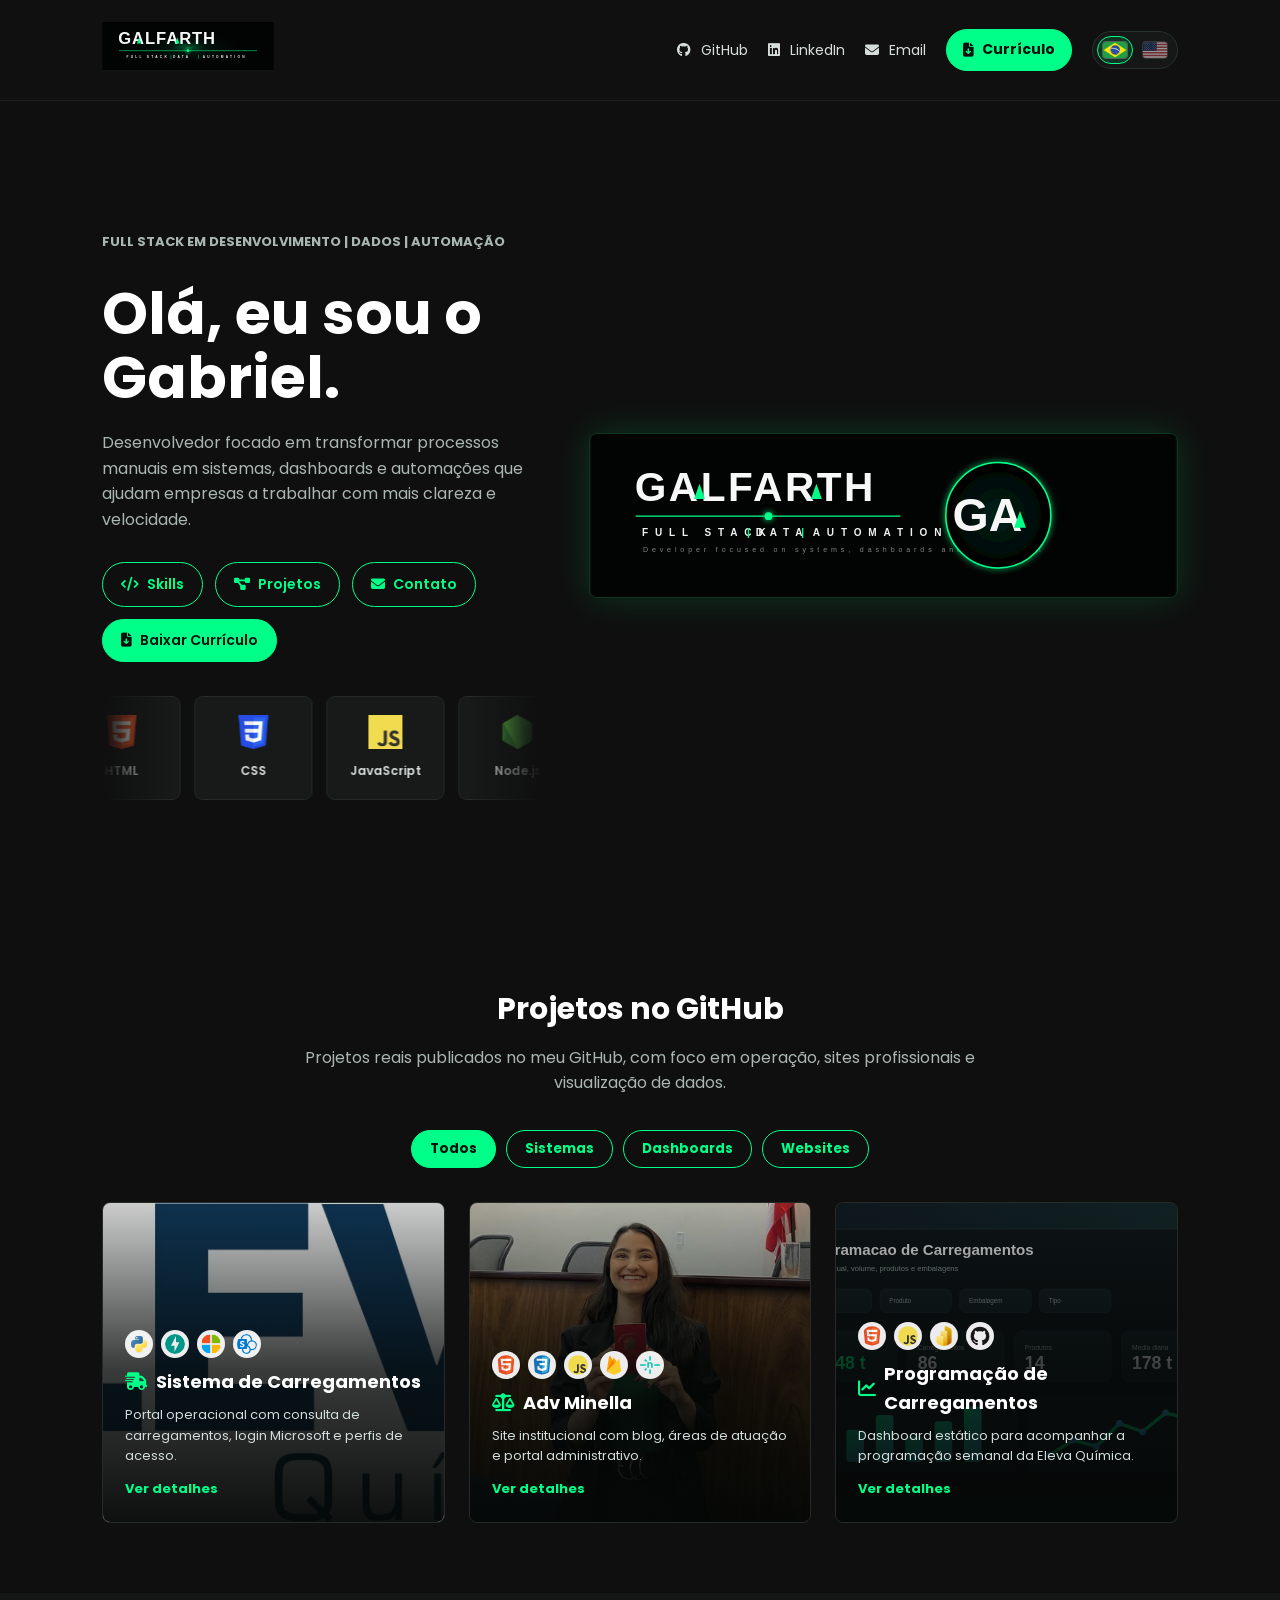
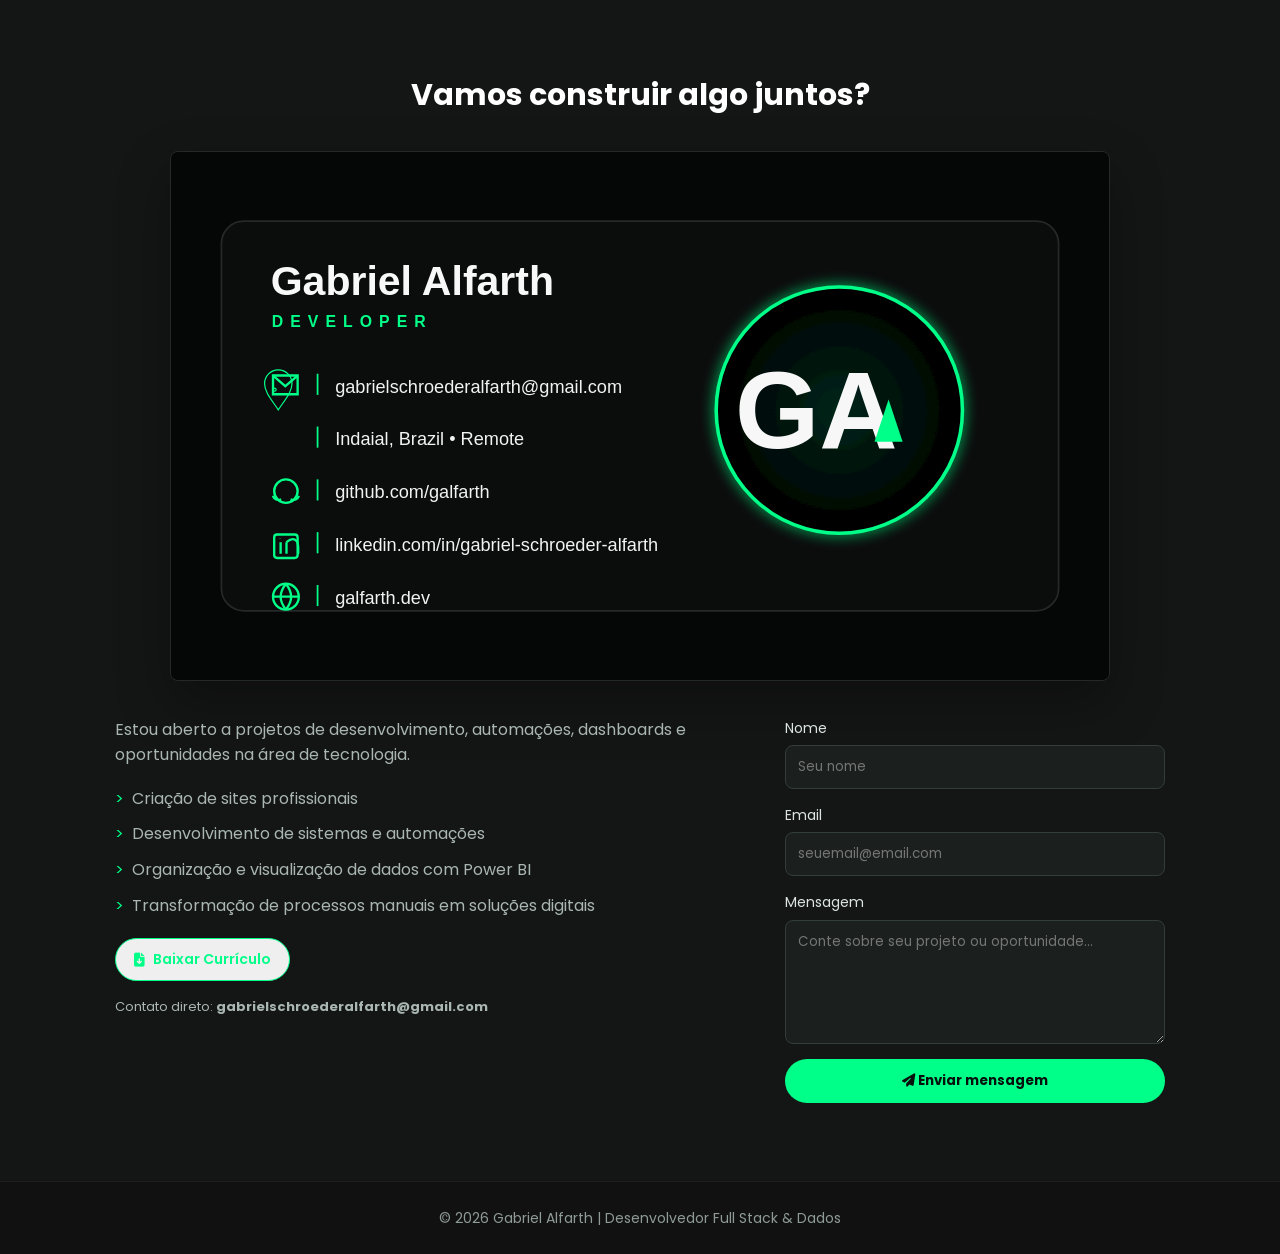
==== index.html @ 10c8cf68 "Aplica identidade visual Galfarth" ====
<!doctype html>
<html lang="pt-BR">
  <head>
    <meta charset="UTF-8" />
    <meta name="viewport" content="width=device-width, initial-scale=1.0" />
    <title>Gabriel Alfarth | Full Stack & Data Developer</title>
    <meta
      name="description"
      content="Portf&oacute;lio de Gabriel Alfarth: desenvolvimento full stack, dashboards, automa&ccedil;&otilde;es e projetos com dados."
    />
    <meta
      name="keywords"
      content="Gabriel Alfarth, desenvolvedor full stack, Power BI, FastAPI, JavaScript, Firebase, dashboards"
    />
    <meta name="author" content="Gabriel Schroeder Alfarth" />
    <meta name="robots" content="index, follow" />
    <meta property="og:title" content="Gabriel Alfarth | Full Stack & Data Developer" />
    <meta
      property="og:description"
      content="Sistemas, dashboards e sites com foco em opera&ccedil;&atilde;o, dados e efici&ecirc;ncia."
    />
    <meta property="og:image" content="images/brand-logo-wide.svg" />
    <meta property="og:type" content="website" />
    <link rel="icon" type="image/svg+xml" href="favicon.svg" />
    <link rel="preconnect" href="https://fonts.googleapis.com" />
    <link rel="preconnect" href="https://fonts.gstatic.com" crossorigin />
    <link
      href="https://fonts.googleapis.com/css2?family=Poppins:wght@300;400;600;700&display=swap"
      rel="stylesheet"
    />
    <link
      rel="stylesheet"
      href="https://cdnjs.cloudflare.com/ajax/libs/font-awesome/6.4.0/css/all.min.css"
    />
    <link rel="stylesheet" href="style.css" />
  </head>

  <body>
    <nav>
      <div class="left">
        <a href="#" class="brand-link" aria-label="Gabriel Alfarth">
          <img src="images/brand-logo-wide.svg" alt="Galfarth" />
        </a>
      </div>
      <div class="right">
        <a href="https://github.com/galfarth" target="_blank" rel="noopener">
          <i class="fa-brands fa-github"></i>
          <span>GitHub</span>
        </a>
        <a href="https://www.linkedin.com/in/gabriel-schroeder-alfarth" target="_blank" rel="noopener">
          <i class="fa-brands fa-linkedin"></i>
          <span>LinkedIn</span>
        </a>
        <a href="mailto:gabrielschroederalfarth@gmail.com">
          <i class="fa-solid fa-envelope"></i>
          <span>Email</span>
        </a>
        <div class="resume-menu">
          <button class="btn-curriculo-nav" type="button">
            <i class="fa-solid fa-file-arrow-down"></i>
            <span data-i18n="navResume">Curr&iacute;culo</span>
          </button>
          <div class="resume-options">
            <a href="Gabriel_Alfarth_CV_TI.pdf" download>
              <img class="flag" src="images/flag-br.svg" alt="" />
              <span>PT-BR</span>
            </a>
            <a href="Gabriel_Alfarth_CV_TI_EN.pdf" download>
              <img class="flag" src="images/flag-us.svg" alt="" />
              <span>EN</span>
            </a>
          </div>
        </div>
        <div class="language-toggle" aria-label="Mudar idioma">
          <button class="language-option active" type="button" data-lang="pt" aria-label="Portugu&ecirc;s">
            <img class="flag" src="images/flag-br.svg" alt="" />
          </button>
          <button class="language-option" type="button" data-lang="en" aria-label="English">
            <img class="flag" src="images/flag-us.svg" alt="" />
          </button>
        </div>
      </div>
    </nav>

    <main>
      <section class="hero-section">
        <div class="text">
          <p class="eyebrow" data-i18n="heroEyebrow">Full Stack em desenvolvimento | Dados | Automa&ccedil;&atilde;o</p>
          <h1 data-i18n="heroTitle">Ol&aacute;, eu sou o Gabriel.</h1>
          <p data-i18n="heroText">
            Desenvolvedor focado em transformar processos manuais em sistemas,
            dashboards e automa&ccedil;&otilde;es que ajudam empresas a trabalhar com mais
            clareza e velocidade.
          </p>
          <div class="links">
            <a href="#skills">
              <i class="fa-solid fa-code"></i>
              <span data-i18n="linkSkills">Skills</span>
            </a>
            <a href="#projects">
              <i class="fa-solid fa-diagram-project"></i>
              <span data-i18n="linkProjects">Projetos</span>
            </a>
            <a href="#contact">
              <i class="fa-solid fa-envelope"></i>
              <span data-i18n="linkContact">Contato</span>
            </a>
            <div class="resume-menu resume-menu-hero">
              <button class="btn-curriculo-hero" type="button">
                <i class="fa-solid fa-file-arrow-down"></i>
                <span data-i18n="downloadResume">Baixar Curr&iacute;culo</span>
              </button>
              <div class="resume-options">
                <a href="Gabriel_Alfarth_CV_TI.pdf" download>
                  <img class="flag" src="images/flag-br.svg" alt="" />
                  <span>PT-BR</span>
                </a>
                <a href="Gabriel_Alfarth_CV_TI_EN.pdf" download>
                  <img class="flag" src="images/flag-us.svg" alt="" />
                  <span>EN</span>
                </a>
              </div>
            </div>
          </div>

          <div class="hero-skills" id="skills" aria-label="Skills">
            <div class="skills-track" id="skillsTrack">
              <div class="cell"><img src="images/html-logo.webp" alt="HTML" /><span>HTML</span></div>
              <div class="cell"><img src="images/css-logo.webp" alt="CSS" /><span>CSS</span></div>
              <div class="cell"><img src="images/javascript-logo.webp" alt="JavaScript" /><span>JavaScript</span></div>
              <div class="cell"><img src="images/node-logo.webp" alt="Node.js" /><span>Node.js</span></div>
              <div class="cell"><img src="images/react-logo.webp" alt="React" /><span>React</span></div>
              <div class="cell"><img src="images/new_power_bi_logo.svg.png" alt="Power BI" /><span>Power BI</span></div>
              <div class="cell"><img src="images/postgresql_elephant.svg.png" alt="PostgreSQL" /><span>PostgreSQL</span></div>
            </div>
          </div>
        </div>
        <div class="brand-hero-art">
          <img src="images/brand-hero-lockup.svg" alt="Galfarth Full Stack Data Automation" />
        </div>
      </section>

      <section id="projects" class="projects-section">
        <h2 data-i18n="projectsTitle">Projetos no GitHub</h2>
        <p class="section-intro" data-i18n="projectsIntro">
          Projetos reais publicados no meu GitHub, com foco em opera&ccedil;&atilde;o, sites
          profissionais e visualiza&ccedil;&atilde;o de dados.
        </p>
        <div class="project-filters">
          <button class="filter-btn active" data-filter="all" data-i18n="filterAll">Todos</button>
          <button class="filter-btn" data-filter="system" data-i18n="filterSystems">Sistemas</button>
          <button class="filter-btn" data-filter="dashboard" data-i18n="filterDashboards">Dashboards</button>
          <button class="filter-btn" data-filter="website" data-i18n="filterWebsites">Websites</button>
        </div>
        <div class="projects-grid">
          <article class="project-card" data-category="system" data-project="sistemaCarregamentos">
            <img src="images/project-sistema-carregamentos.jpeg" alt="Sistema de Carregamentos" />
            <div class="project-overlay">
              <div class="project-tech-logos" aria-label="Tecnologias: Python, FastAPI, Microsoft e SharePoint">
                <img src="images/tech-python.svg" alt="Python" title="Python" />
                <img src="images/tech-fastapi.svg" alt="FastAPI" title="FastAPI" />
                <img src="images/tech-microsoft.svg" alt="Microsoft" title="Microsoft" />
                <img src="images/tech-sharepoint.svg" alt="SharePoint" title="SharePoint" />
              </div>
              <h3><i class="fa-solid fa-truck-fast"></i> <span data-i18n="projectLoadTitle">Sistema de Carregamentos</span></h3>
              <p data-i18n="projectLoadShort">Portal operacional com consulta de carregamentos, login Microsoft e perfis de acesso.</p>
              <div class="project-action" data-i18n="projectAction">Ver detalhes</div>
            </div>
          </article>

          <article class="project-card" data-category="website" data-project="advMinella">
            <img src="images/project-advminella.png" alt="Adv Minella" />
            <div class="project-overlay">
              <div class="project-tech-logos" aria-label="Tecnologias: HTML, CSS, JavaScript, Firebase e Netlify">
                <img src="images/tech-html5.svg" alt="HTML" title="HTML" />
                <img src="images/tech-css3.svg" alt="CSS" title="CSS" />
                <img src="images/tech-javascript.svg" alt="JavaScript" title="JavaScript" />
                <img src="images/tech-firebase.svg" alt="Firebase" title="Firebase" />
                <img src="images/tech-netlify.svg" alt="Netlify" title="Netlify" />
              </div>
              <h3><i class="fa-solid fa-scale-balanced"></i> <span data-i18n="projectLawTitle">Adv Minella</span></h3>
              <p data-i18n="projectLawShort">Site institucional com blog, &aacute;reas de atua&ccedil;&atilde;o e portal administrativo.</p>
              <div class="project-action" data-i18n="projectAction">Ver detalhes</div>
            </div>
          </article>

          <article class="project-card" data-category="dashboard" data-project="carregamentoSemanal">
            <img src="images/project-carregamento-semanal.svg" alt="Programa&ccedil;&atilde;o de Carregamentos" />
            <div class="project-overlay">
              <div class="project-tech-logos" aria-label="Tecnologias: HTML, JavaScript, Dashboard e GitHub Pages">
                <img src="images/tech-html5.svg" alt="HTML" title="HTML" />
                <img src="images/tech-javascript.svg" alt="JavaScript" title="JavaScript" />
                <img src="images/new_power_bi_logo.svg.png" alt="Dashboard" title="Dashboard" />
                <img src="images/tech-github.svg" alt="GitHub Pages" title="GitHub Pages" />
              </div>
              <h3><i class="fa-solid fa-chart-line"></i> <span data-i18n="projectWeeklyTitle">Programa&ccedil;&atilde;o de Carregamentos</span></h3>
              <p data-i18n="projectWeeklyShort">Dashboard est&aacute;tico para acompanhar a programa&ccedil;&atilde;o semanal da Eleva Qu&iacute;mica.</p>
              <div class="project-action" data-i18n="projectAction">Ver detalhes</div>
            </div>
          </article>
        </div>
      </section>

      <div class="project-modal" id="projectModal" aria-hidden="true">
        <div class="modal-container" role="dialog" aria-modal="true" aria-labelledby="modalTitle">
          <button class="modal-close" id="closeModal" type="button" aria-label="Fechar modal">&times;</button>
          <div class="modal-grid">
            <div class="modal-left">
              <img id="modalImage" src="images/project-carregamento-semanal.svg" alt="Projeto" />
            </div>
            <div class="modal-right">
              <h2 id="modalTitle"></h2>
              <div class="modal-tech-logos" id="modalTechLogos"></div>
              <p id="modalDescription"></p>
              <ul id="modalFeatures"></ul>
              <p class="modal-date" id="modalDate"></p>
              <div class="modal-buttons">
                <a id="modalProjectLink" href="#" class="btn" target="_blank" rel="noopener">
                  <i class="fa-solid fa-arrow-up-right-from-square"></i>
                  <span data-i18n="openProject">Abrir projeto</span>
                </a>
                <a id="modalRepoLink" href="#" class="btn" target="_blank" rel="noopener">
                  <i class="fa-brands fa-github"></i>
                  <span data-i18n="openRepo">Abrir reposit&oacute;rio</span>
                </a>
              </div>
            </div>
          </div>
        </div>
      </div>

      <section id="contact" class="contact-section">
        <h2 data-i18n="contactTitle">Vamos construir algo juntos?</h2>
        <div class="contact-brand-art">
          <img src="images/brand-contact-card.svg" alt="Cart&atilde;o de contato Gabriel Alfarth" />
        </div>
        <div class="contact-group">
          <div class="text">
            <p data-i18n="contactText">
              Estou aberto a projetos de desenvolvimento, automa&ccedil;&otilde;es,
              dashboards e oportunidades na &aacute;rea de tecnologia.
            </p>
            <ul>
              <li data-i18n="contactItem1">Cria&ccedil;&atilde;o de sites profissionais</li>
              <li data-i18n="contactItem2">Desenvolvimento de sistemas e automa&ccedil;&otilde;es</li>
              <li data-i18n="contactItem3">Organiza&ccedil;&atilde;o e visualiza&ccedil;&atilde;o de dados com Power BI</li>
              <li data-i18n="contactItem4">Transforma&ccedil;&atilde;o de processos manuais em solu&ccedil;&otilde;es digitais</li>
            </ul>
            <div class="resume-menu resume-menu-contact">
              <button class="btn-curriculo-contato" type="button">
                <i class="fa-solid fa-file-arrow-down"></i>
                <span data-i18n="downloadResume">Baixar Curr&iacute;culo</span>
              </button>
              <div class="resume-options">
                <a href="Gabriel_Alfarth_CV_TI.pdf" download>
                  <img class="flag" src="images/flag-br.svg" alt="" />
                  <span>PT-BR</span>
                </a>
                <a href="Gabriel_Alfarth_CV_TI_EN.pdf" download>
                  <img class="flag" src="images/flag-us.svg" alt="" />
                  <span>EN</span>
                </a>
              </div>
            </div>
            <p class="contact-note">
              <span data-i18n="directContact">Contato direto:</span>
              <strong>gabrielschroederalfarth@gmail.com</strong>
            </p>
          </div>

          <form action="https://formspree.io/f/mgonrkdq" method="POST" id="contactForm">
            <input type="hidden" name="_subject" value="Novo contato pelo portf&oacute;lio!" />
            <input type="hidden" name="_next" value="#contact" />

            <label for="nome" data-i18n="formName">Nome</label>
            <input type="text" id="nome" name="nome" data-i18n-placeholder="formNamePlaceholder" placeholder="Seu nome" required />

            <label for="email">Email</label>
            <input type="email" id="email" name="email" placeholder="seuemail@email.com" required />

            <label for="mensagem" data-i18n="formMessage">Mensagem</label>
            <textarea
              id="mensagem"
              name="mensagem"
              rows="5"
              data-i18n-placeholder="formMessagePlaceholder"
              placeholder="Conte sobre seu projeto ou oportunidade..."
              required
            ></textarea>

            <button type="submit">
              <i class="fa-solid fa-paper-plane"></i>
              <span data-i18n="formSubmit">Enviar mensagem</span>
            </button>
          </form>
        </div>
      </section>
    </main>

    <footer>
      <span data-i18n="footer">&copy; 2026 Gabriel Alfarth | Desenvolvedor Full Stack & Dados</span>
    </footer>

    <script src="script.js"></script>
  </body>
</html>
---- style.css ----
:root {
  --bg: #0f0f0f;
  --surface: #151817;
  --surface-2: #1d2321;
  --line: #28312e;
  --text: #ffffff;
  --muted: #a9b6b1;
  --accent: #00ff88;
  --accent-2: #49c6ff;
}

* {
  margin: 0;
  padding: 0;
  box-sizing: border-box;
}

html {
  scroll-behavior: smooth;
}

body {
  font-family: "Poppins", sans-serif;
  background-color: var(--bg);
  color: var(--text);
  line-height: 1.6;
  overflow-x: hidden;
}

nav {
  display: flex;
  justify-content: space-between;
  align-items: center;
  gap: 24px;
  padding: 22px 8%;
  background-color: rgba(17, 17, 17, 0.96);
  border-bottom: 1px solid #1f1f1f;
  position: sticky;
  top: 0;
  z-index: 1000;
  backdrop-filter: blur(14px);
}

nav .left a {
  text-decoration: none;
}

.brand-link {
  display: inline-flex;
  align-items: center;
  width: 172px;
  height: 48px;
}

.brand-link img {
  width: 100%;
  height: 100%;
  object-fit: contain;
  object-position: left center;
  display: block;
}

nav .right {
  display: flex;
  align-items: center;
  justify-content: flex-end;
  flex-wrap: wrap;
  gap: 12px 20px;
}

nav .right a {
  text-decoration: none;
  color: #d6dedb;
  font-size: 14px;
  transition: color 0.25s ease;
}

nav .right a i {
  margin-right: 6px;
}

nav .right a:hover {
  color: var(--accent);
}

.resume-menu {
  position: relative;
  display: inline-flex;
}

.resume-menu:hover .resume-options,
.resume-menu:focus-within .resume-options {
  opacity: 1;
  visibility: visible;
  transform: translateY(0);
}

.resume-options {
  position: absolute;
  right: 0;
  top: calc(100% + 8px);
  min-width: 150px;
  padding: 8px;
  border: 1px solid var(--line);
  border-radius: 8px;
  background: #111514;
  box-shadow: 0 16px 34px rgba(0, 0, 0, 0.35);
  opacity: 0;
  visibility: hidden;
  transform: translateY(6px);
  transition: opacity 0.2s ease, transform 0.2s ease, visibility 0.2s ease;
  z-index: 1200;
}

.resume-options a {
  width: 100%;
  min-height: 38px;
  padding: 8px 10px;
  display: flex;
  align-items: center;
  gap: 9px;
  border-radius: 6px;
  color: #dce5e2;
  font-weight: 700;
}

.resume-options a:hover {
  background: rgba(0, 255, 136, 0.12);
  color: var(--accent);
}

.resume-menu-hero .resume-options,
.resume-menu-contact .resume-options {
  left: 0;
  right: auto;
}

.language-toggle {
  min-width: 86px;
  height: 38px;
  display: inline-flex;
  align-items: center;
  justify-content: center;
  gap: 4px;
  padding: 4px;
  border: 1px solid var(--line);
  border-radius: 999px;
  background: var(--surface);
}

.language-option {
  width: 36px;
  height: 28px;
  display: inline-flex;
  align-items: center;
  justify-content: center;
  border: 1px solid transparent;
  border-radius: 999px;
  background: transparent;
  cursor: pointer;
  opacity: 0.55;
  transition: opacity 0.2s ease, background-color 0.2s ease, border-color 0.2s ease;
}

.language-option:hover,
.language-option.active {
  opacity: 1;
  background: rgba(0, 255, 136, 0.12);
  border-color: var(--accent);
}

.flag {
  width: 24px;
  height: 16px;
  display: inline-block;
  border-radius: 3px;
  object-fit: cover;
  box-shadow: 0 0 0 1px rgba(255, 255, 255, 0.24);
}

.hero-section {
  display: flex;
  justify-content: space-between;
  align-items: center;
  gap: 48px;
  padding: 58px 8% 42px;
  min-height: calc(100vh - 86px);
}

.hero-section .text {
  flex: 1;
  min-width: 300px;
}

.eyebrow {
  color: var(--accent);
  font-size: 13px;
  font-weight: 700;
  text-transform: uppercase;
  letter-spacing: 0;
  margin-bottom: 14px;
}

.hero-section h1 {
  font-size: clamp(34px, 5vw, 58px);
  line-height: 1.1;
  margin-bottom: 20px;
}

.hero-section p {
  color: var(--muted);
  max-width: 610px;
  margin-bottom: 30px;
}

.links {
  display: flex;
  flex-wrap: wrap;
  gap: 12px;
}

.hero-skills {
  width: min(620px, 100%);
  margin-top: 34px;
  overflow: hidden;
  position: relative;
}

.hero-skills::before,
.hero-skills::after {
  content: "";
  position: absolute;
  top: 0;
  width: 70px;
  height: 100%;
  z-index: 2;
  pointer-events: none;
}

.hero-skills::before {
  left: 0;
  background: linear-gradient(to right, var(--bg), transparent);
}

.hero-skills::after {
  right: 0;
  background: linear-gradient(to left, var(--bg), transparent);
}

.links a,
.btn-curriculo-nav,
.btn-curriculo-hero,
.btn-curriculo-contato,
.btn {
  display: inline-flex;
  align-items: center;
  justify-content: center;
  gap: 8px;
  min-height: 42px;
  padding: 10px 18px;
  border-radius: 999px;
  text-decoration: none;
  color: var(--accent);
  border: 1px solid var(--accent);
  transition: background-color 0.25s ease, color 0.25s ease, border-color 0.25s ease;
  font-size: 14px;
  font-weight: 600;
}

.links a:hover,
.btn-curriculo-contato:hover,
.btn:hover {
  background-color: var(--accent);
  color: #06110d;
}

.btn-curriculo-nav,
.btn-curriculo-hero {
  background-color: var(--accent);
  color: #06110d !important;
  border-color: var(--accent);
}

.btn-curriculo-nav {
  padding: 8px 16px;
  font-weight: 700;
  font-family: inherit;
  cursor: pointer;
}

.btn-curriculo-hero,
.btn-curriculo-contato {
  font-family: inherit;
  cursor: pointer;
}

.btn-curriculo-hero:hover,
.btn-curriculo-nav:hover {
  background-color: #00cc6a;
  border-color: #00cc6a;
  color: #06110d !important;
}

.brand-hero-art {
  flex: 0 0 auto;
  width: min(600px, 46vw);
}

.brand-hero-art img {
  width: 100%;
  aspect-ratio: 2560 / 720;
  object-fit: cover;
  border-radius: 8px;
  border: 1px solid rgba(0, 255, 136, 0.16);
  box-shadow: 0 0 38px rgba(0, 255, 136, 0.16);
  display: block;
}

.skills-track {
  display: flex;
  gap: 14px;
  will-change: transform;
}

.cell {
  min-width: 118px;
  height: 104px;
  flex-shrink: 0;
  background-color: #171a19;
  border-radius: 8px;
  border: 1px solid #242b28;
  display: flex;
  flex-direction: column;
  align-items: center;
  justify-content: center;
  text-align: center;
  transition: transform 0.25s ease, border-color 0.25s ease, box-shadow 0.25s ease;
}

.cell:hover {
  transform: translateY(-4px);
  border-color: var(--accent);
  box-shadow: 0 10px 28px rgba(0, 255, 136, 0.16);
}

.cell img {
  width: 34px;
  height: 34px;
  object-fit: contain;
  margin-bottom: 12px;
}

.cell span {
  font-size: 12px;
  color: #d8dfdc;
  font-weight: 600;
}

.projects-section {
  padding: 70px 8%;
}

.projects-section h2,
.contact-section h2 {
  text-align: center;
  font-size: 30px;
  margin-bottom: 12px;
}

.section-intro {
  max-width: 720px;
  margin: 0 auto 34px;
  color: var(--muted);
  text-align: center;
}

.project-filters {
  display: flex;
  justify-content: center;
  flex-wrap: wrap;
  gap: 10px;
  margin-bottom: 34px;
}

.filter-btn {
  min-height: 38px;
  padding: 8px 18px;
  border-radius: 999px;
  border: 1px solid var(--accent);
  background: transparent;
  color: var(--accent);
  cursor: pointer;
  transition: background-color 0.25s ease, color 0.25s ease;
  font-family: inherit;
  font-weight: 700;
}

.filter-btn:hover,
.filter-btn.active {
  background-color: var(--accent);
  color: #06110d;
}

.projects-grid {
  display: grid;
  grid-template-columns: repeat(auto-fit, minmax(280px, 1fr));
  gap: 24px;
}

.project-card {
  min-height: 300px;
  border-radius: 8px;
  border: 1px solid #242b28;
  position: relative;
  overflow: hidden;
  cursor: pointer;
  background: #151817;
  transition: transform 0.25s ease, border-color 0.25s ease;
}

.project-card.hidden {
  display: none;
}

.project-card > img {
  width: 100%;
  height: 100%;
  min-height: 300px;
  object-fit: cover;
  display: block;
  transition: transform 0.35s ease;
}

.project-card:hover {
  transform: translateY(-5px);
  border-color: var(--accent);
}

.project-card:hover > img {
  transform: scale(1.04);
}

.project-overlay {
  position: absolute;
  inset: 0;
  background: linear-gradient(
    to top,
    rgba(4, 7, 6, 0.96) 0%,
    rgba(4, 7, 6, 0.78) 48%,
    rgba(4, 7, 6, 0.18) 100%
  );
  padding: 22px;
  display: flex;
  flex-direction: column;
  justify-content: flex-end;
}

.project-tech-logos {
  width: fit-content;
  margin-bottom: 10px;
  display: flex;
  align-items: center;
  gap: 8px;
}

.project-tech-logos img {
  width: 28px;
  height: 28px;
  display: block;
  border-radius: 50%;
  background: rgba(255, 255, 255, 0.92);
  object-fit: contain;
  padding: 4px;
}

.project-overlay h3 {
  font-size: 18px;
  font-weight: 700;
  margin-bottom: 8px;
  display: flex;
  align-items: center;
  gap: 8px;
}

.project-overlay h3 i {
  color: var(--accent);
}

.project-overlay p {
  color: #d2dcda;
  font-size: 13px;
  margin-bottom: 12px;
}

.project-action {
  color: var(--accent);
  font-size: 13px;
  font-weight: 700;
}

.project-modal {
  display: none;
  position: fixed;
  inset: 0;
  background-color: rgba(0, 0, 0, 0.82);
  z-index: 2000;
  align-items: center;
  justify-content: center;
  padding: 20px;
  backdrop-filter: blur(6px);
}

.project-modal.active {
  display: flex;
}

.modal-container {
  background-color: var(--surface);
  border: 1px solid var(--line);
  border-radius: 8px;
  width: 100%;
  max-width: 920px;
  max-height: 90vh;
  overflow: hidden;
  position: relative;
}

.modal-close {
  position: absolute;
  top: 14px;
  right: 14px;
  background: #101312;
  border: 1px solid #333d39;
  border-radius: 50%;
  width: 36px;
  height: 36px;
  display: flex;
  align-items: center;
  justify-content: center;
  color: #d9e2df;
  font-size: 20px;
  cursor: pointer;
  z-index: 10;
  transition: background-color 0.25s ease, color 0.25s ease;
}

.modal-close:hover {
  background: var(--accent);
  color: #06110d;
}

.modal-grid {
  display: grid;
  grid-template-columns: 1fr 1fr;
}

.modal-left img {
  width: 100%;
  height: 100%;
  min-height: 420px;
  object-fit: cover;
  display: block;
  background: #0f0f0f;
}

.modal-right {
  padding: 34px 28px;
  overflow-y: auto;
  max-height: 90vh;
}

.modal-right h2 {
  font-size: 24px;
  line-height: 1.2;
  margin-bottom: 14px;
}

.modal-tech-logos {
  display: flex;
  flex-wrap: wrap;
  gap: 8px;
  margin-bottom: 16px;
}

.tech-logo-item {
  min-height: 30px;
  display: inline-flex;
  align-items: center;
  gap: 7px;
  padding: 6px 10px;
  border: 1px solid #303b37;
  border-radius: 999px;
  color: #dce5e2;
  background: rgba(255, 255, 255, 0.035);
  font-size: 12px;
  font-weight: 700;
}

.tech-logo-item img {
  width: 17px;
  height: 17px;
  object-fit: contain;
}

.modal-right p {
  color: var(--muted);
  font-size: 14px;
  margin-bottom: 16px;
}

.modal-right ul {
  list-style: none;
  margin-bottom: 16px;
  display: flex;
  flex-direction: column;
  gap: 8px;
}

.modal-right ul li {
  font-size: 13px;
  color: #d2dcda;
  padding-left: 16px;
  position: relative;
}

.modal-right ul li::before {
  content: ">";
  position: absolute;
  left: 0;
  color: var(--accent);
}

.modal-date {
  color: var(--accent) !important;
  font-size: 12px !important;
  font-weight: 700;
  text-transform: uppercase;
}

.modal-buttons {
  display: flex;
  flex-wrap: wrap;
  gap: 10px;
  margin-top: 18px;
}

.contact-section {
  padding: 78px 8%;
  background-color: #141615;
}

.contact-brand-art {
  max-width: 940px;
  margin: 32px auto 0;
}

.contact-brand-art img {
  width: 100%;
  display: block;
  border-radius: 8px;
  border: 1px solid rgba(255, 255, 255, 0.08);
  box-shadow: 0 22px 54px rgba(0, 0, 0, 0.32);
}

.contact-group {
  display: grid;
  grid-template-columns: minmax(280px, 1fr) minmax(280px, 380px);
  gap: 48px;
  max-width: 1050px;
  margin: 36px auto 0;
}

.contact-group .text {
  color: var(--muted);
}

.contact-group .text ul {
  margin: 18px 0 20px;
  list-style: none;
  display: flex;
  flex-direction: column;
  gap: 10px;
}

.contact-group .text li::before {
  content: ">";
  color: var(--accent);
  margin-right: 8px;
}

form {
  display: flex;
  flex-direction: column;
}

form label {
  font-size: 14px;
  margin-bottom: 6px;
  color: #dce5e2;
}

form input,
form textarea {
  padding: 11px 12px;
  margin-bottom: 15px;
  border-radius: 8px;
  border: 1px solid #333d39;
  background-color: #1b201e;
  color: #fff;
  font-family: inherit;
}

form input:focus,
form textarea:focus {
  outline: none;
  border-color: var(--accent);
}

form button {
  min-height: 44px;
  padding: 12px;
  border: none;
  border-radius: 999px;
  background-color: var(--accent);
  color: #06110d;
  font-weight: 700;
  font-family: inherit;
  cursor: pointer;
  transition: background-color 0.25s ease;
}

form button:hover {
  background-color: #00cc6a;
}

.contact-note {
  margin-top: 16px;
  color: var(--muted);
  font-size: 13px;
}

footer {
  text-align: center;
  padding: 25px 8%;
  background-color: #111;
  border-top: 1px solid #1f1f1f;
  font-size: 14px;
  color: #8e9b97;
}

@media (max-width: 900px) {
  nav {
    align-items: flex-start;
    flex-direction: column;
  }

  nav .right {
    justify-content: flex-start;
  }

  .hero-section {
    flex-direction: column;
    text-align: center;
    min-height: auto;
    padding-top: 52px;
  }

  .hero-section .text {
    width: 100%;
    min-width: 0;
    max-width: 100%;
  }

  .brand-hero-art {
    width: min(760px, 100%);
  }

  .hero-section p,
  .links,
  .hero-skills {
    margin-left: auto;
    margin-right: auto;
    justify-content: center;
  }

  .contact-group {
    grid-template-columns: 1fr;
  }
}

@media (max-width: 700px) {
  nav {
    padding: 18px 5%;
  }

  nav .right {
    gap: 10px 14px;
  }

  .brand-link {
    width: 142px;
    height: 40px;
  }

  nav .right > a span {
    display: none;
  }

  .hero-section,
  .projects-section,
  .contact-section {
    padding-left: 5%;
    padding-right: 5%;
  }

  .links a,
  .resume-menu-hero,
  .resume-menu-hero button {
    width: 100%;
  }

  .links {
    width: 100%;
    flex-direction: column;
  }

  .hero-skills {
    width: 100%;
    max-width: 100%;
    margin-top: 28px;
  }

  .modal-grid {
    grid-template-columns: 1fr;
  }

  .modal-left img {
    min-height: 210px;
    max-height: 240px;
  }

  .modal-right {
    padding: 26px 20px;
  }
}
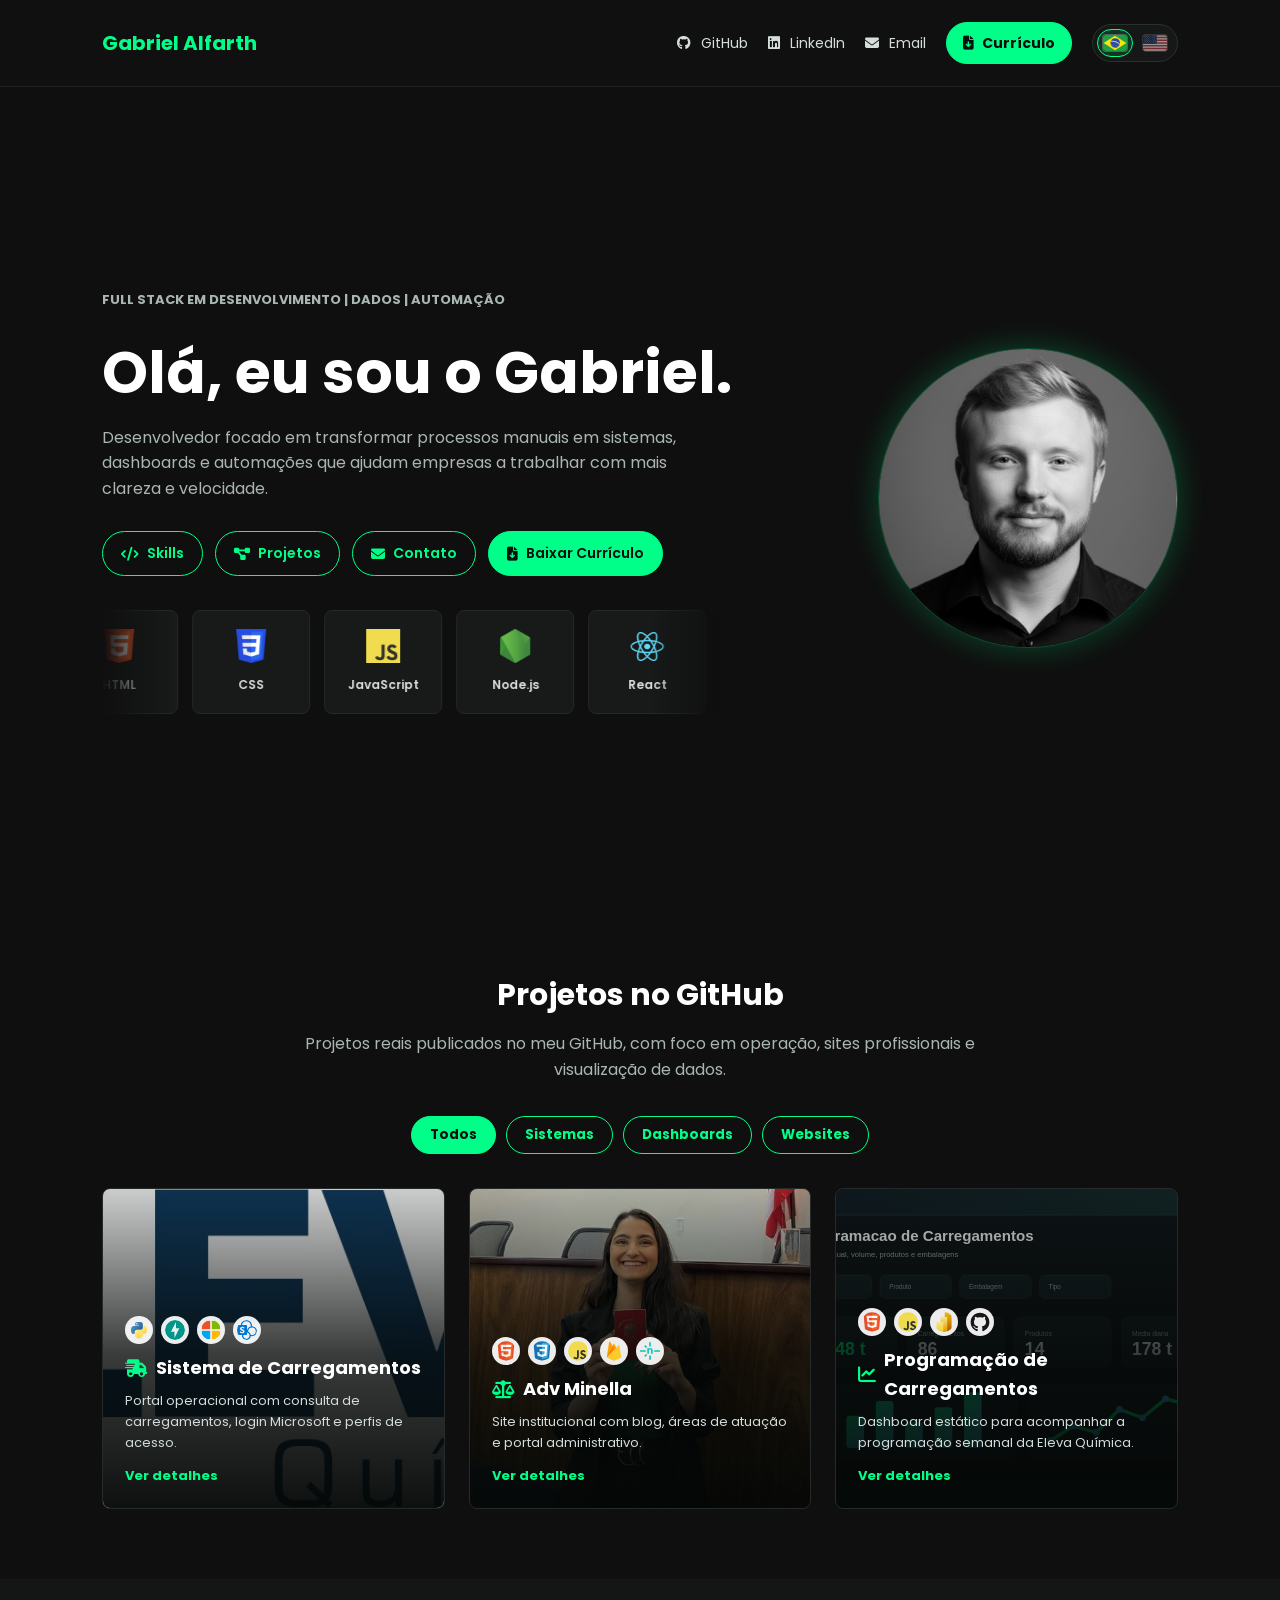
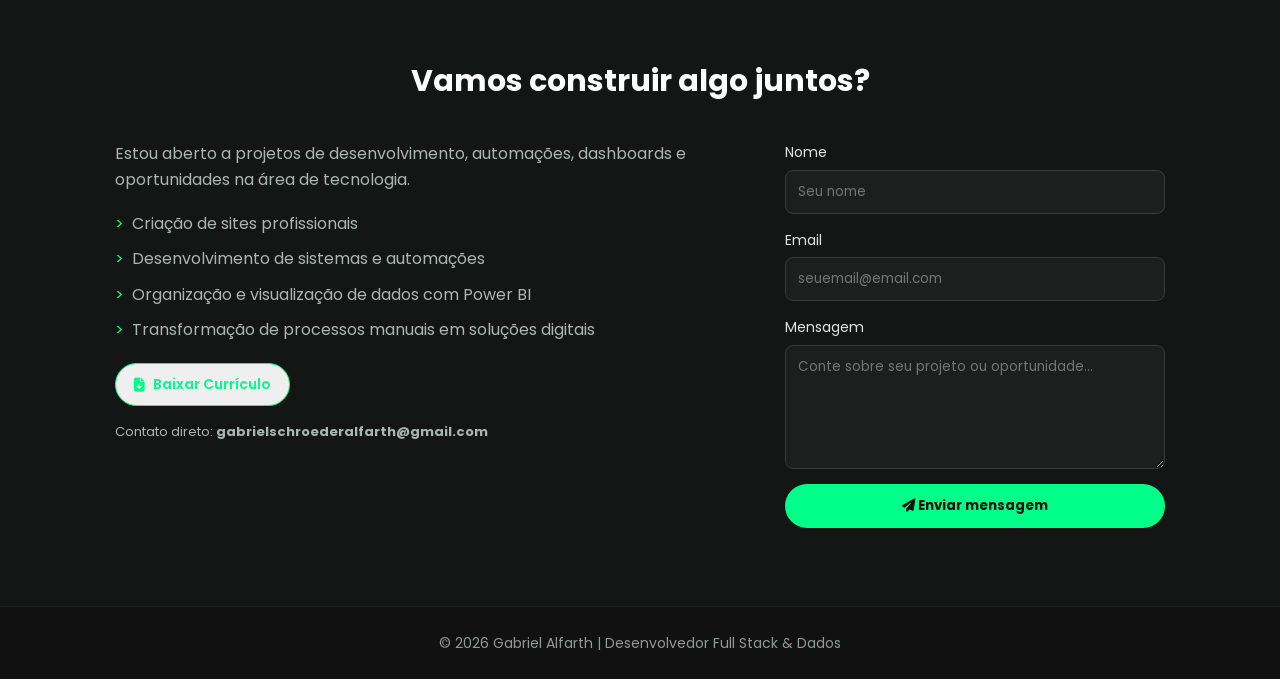
==== commit ed5fbd02: "Mantem identidade apenas no favicon" ====
--- a/index.html
+++ b/index.html
@@ -19,7 +19,7 @@
       property="og:description"
       content="Sistemas, dashboards e sites com foco em opera&ccedil;&atilde;o, dados e efici&ecirc;ncia."
     />
-    <meta property="og:image" content="images/brand-logo-wide.svg" />
+    <meta property="og:image" content="images/eulinkedin.jpg" />
     <meta property="og:type" content="website" />
     <link rel="icon" type="image/svg+xml" href="favicon.svg" />
     <link rel="preconnect" href="https://fonts.googleapis.com" />
@@ -38,9 +38,7 @@
   <body>
     <nav>
       <div class="left">
-        <a href="#" class="brand-link" aria-label="Gabriel Alfarth">
-          <img src="images/brand-logo-wide.svg" alt="Galfarth" />
-        </a>
+        <a href="#" data-i18n="brand">Gabriel Alfarth</a>
       </div>
       <div class="right">
         <a href="https://github.com/galfarth" target="_blank" rel="noopener">
@@ -135,8 +133,8 @@
             </div>
           </div>
         </div>
-        <div class="brand-hero-art">
-          <img src="images/brand-hero-lockup.svg" alt="Galfarth Full Stack Data Automation" />
+        <div class="headshot">
+          <img src="images/eulinkedin.jpg" alt="Gabriel Alfarth" />
         </div>
       </section>
 
@@ -231,9 +229,6 @@
 
       <section id="contact" class="contact-section">
         <h2 data-i18n="contactTitle">Vamos construir algo juntos?</h2>
-        <div class="contact-brand-art">
-          <img src="images/brand-contact-card.svg" alt="Cart&atilde;o de contato Gabriel Alfarth" />
-        </div>
         <div class="contact-group">
           <div class="text">
             <p data-i18n="contactText">
--- a/style.css
+++ b/style.css
@@ -42,22 +42,10 @@
 }
 
 nav .left a {
+  font-size: 20px;
+  font-weight: 700;
+  color: var(--accent);
   text-decoration: none;
-}
-
-.brand-link {
-  display: inline-flex;
-  align-items: center;
-  width: 172px;
-  height: 48px;
-}
-
-.brand-link img {
-  width: 100%;
-  height: 100%;
-  object-fit: contain;
-  object-position: left center;
-  display: block;
 }
 
 nav .right {
@@ -301,19 +289,17 @@
   color: #06110d !important;
 }
 
-.brand-hero-art {
+.headshot {
   flex: 0 0 auto;
-  width: min(600px, 46vw);
-}
-
-.brand-hero-art img {
-  width: 100%;
-  aspect-ratio: 2560 / 720;
+}
+
+.headshot img {
+  width: min(300px, 70vw);
+  aspect-ratio: 1;
   object-fit: cover;
-  border-radius: 8px;
-  border: 1px solid rgba(0, 255, 136, 0.16);
-  box-shadow: 0 0 38px rgba(0, 255, 136, 0.16);
-  display: block;
+  border-radius: 50%;
+  border: 1px solid rgba(0, 255, 136, 0.28);
+  box-shadow: 0 0 32px rgba(0, 255, 136, 0.24);
 }
 
 .skills-track {
@@ -649,19 +635,6 @@
   background-color: #141615;
 }
 
-.contact-brand-art {
-  max-width: 940px;
-  margin: 32px auto 0;
-}
-
-.contact-brand-art img {
-  width: 100%;
-  display: block;
-  border-radius: 8px;
-  border: 1px solid rgba(255, 255, 255, 0.08);
-  box-shadow: 0 22px 54px rgba(0, 0, 0, 0.32);
-}
-
 .contact-group {
   display: grid;
   grid-template-columns: minmax(280px, 1fr) minmax(280px, 380px);
@@ -771,10 +744,6 @@
     max-width: 100%;
   }
 
-  .brand-hero-art {
-    width: min(760px, 100%);
-  }
-
   .hero-section p,
   .links,
   .hero-skills {
@@ -797,11 +766,6 @@
     gap: 10px 14px;
   }
 
-  .brand-link {
-    width: 142px;
-    height: 40px;
-  }
-
   nav .right > a span {
     display: none;
   }
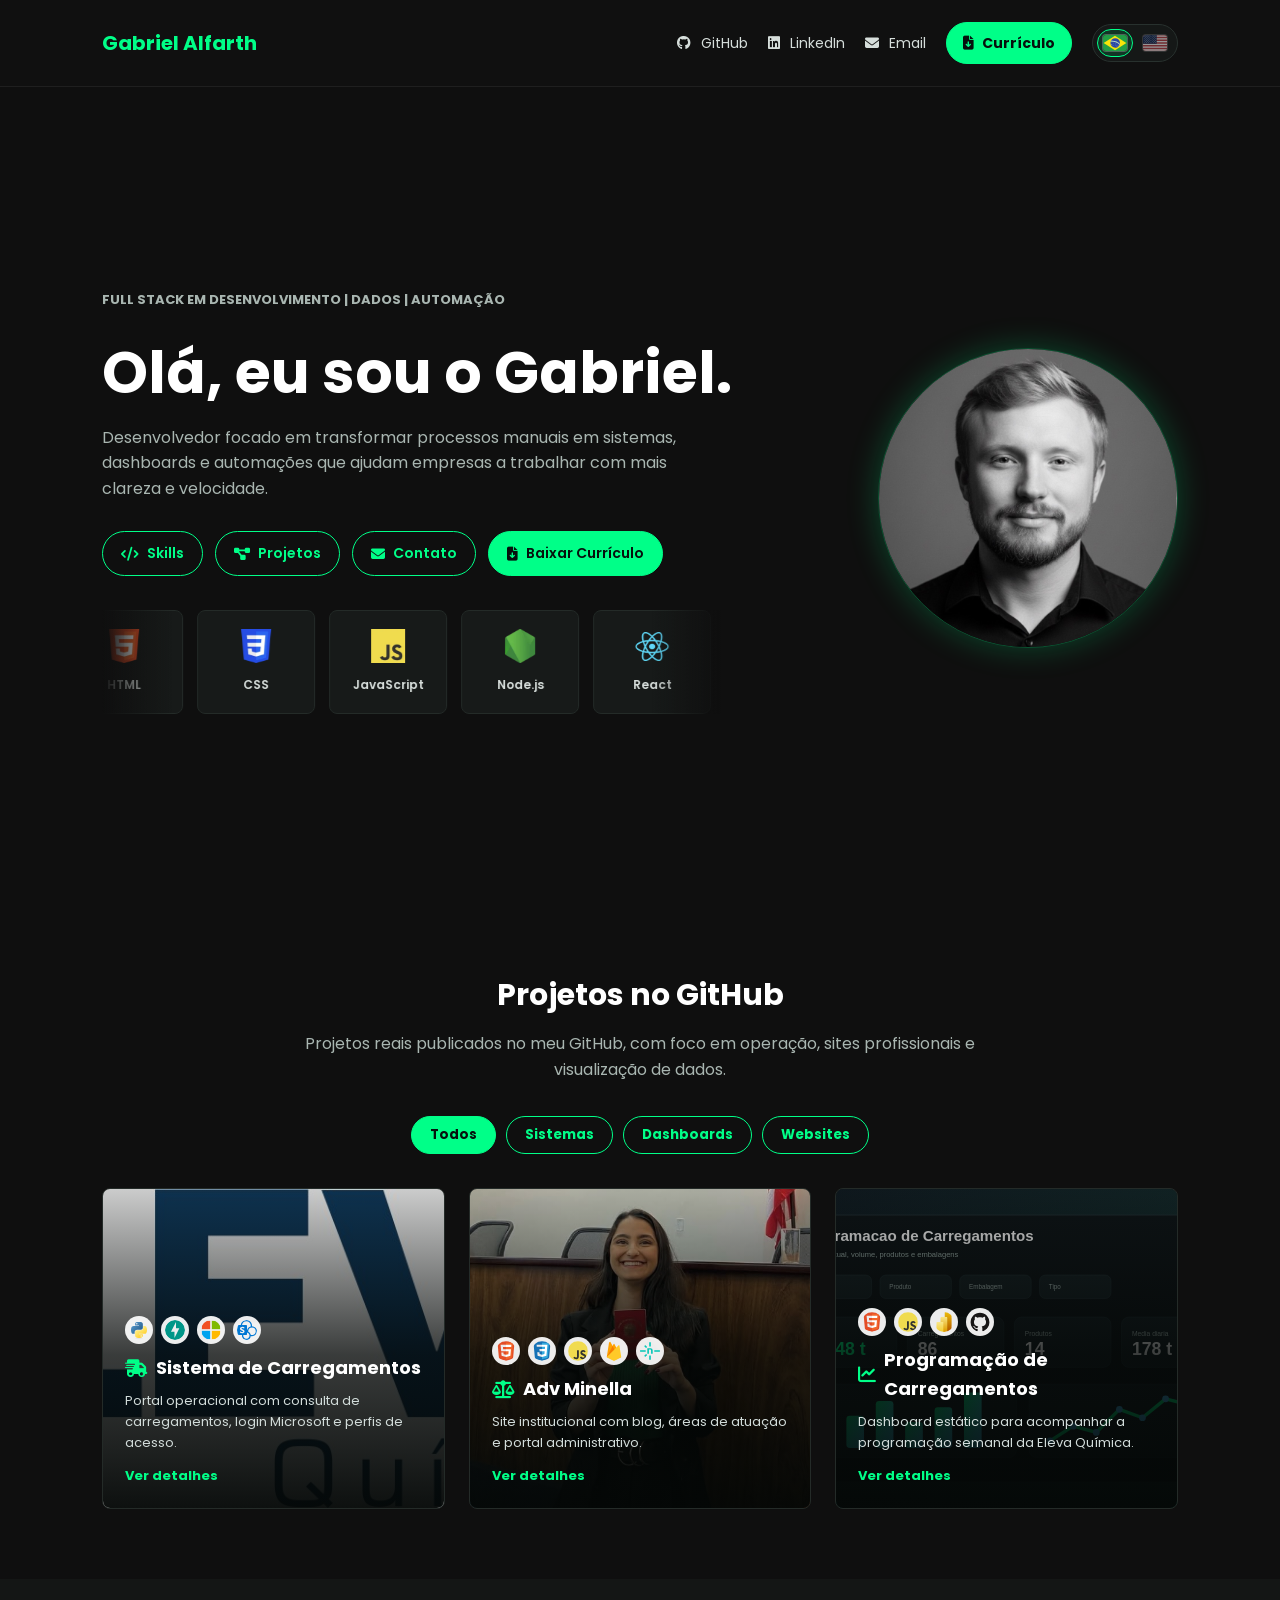
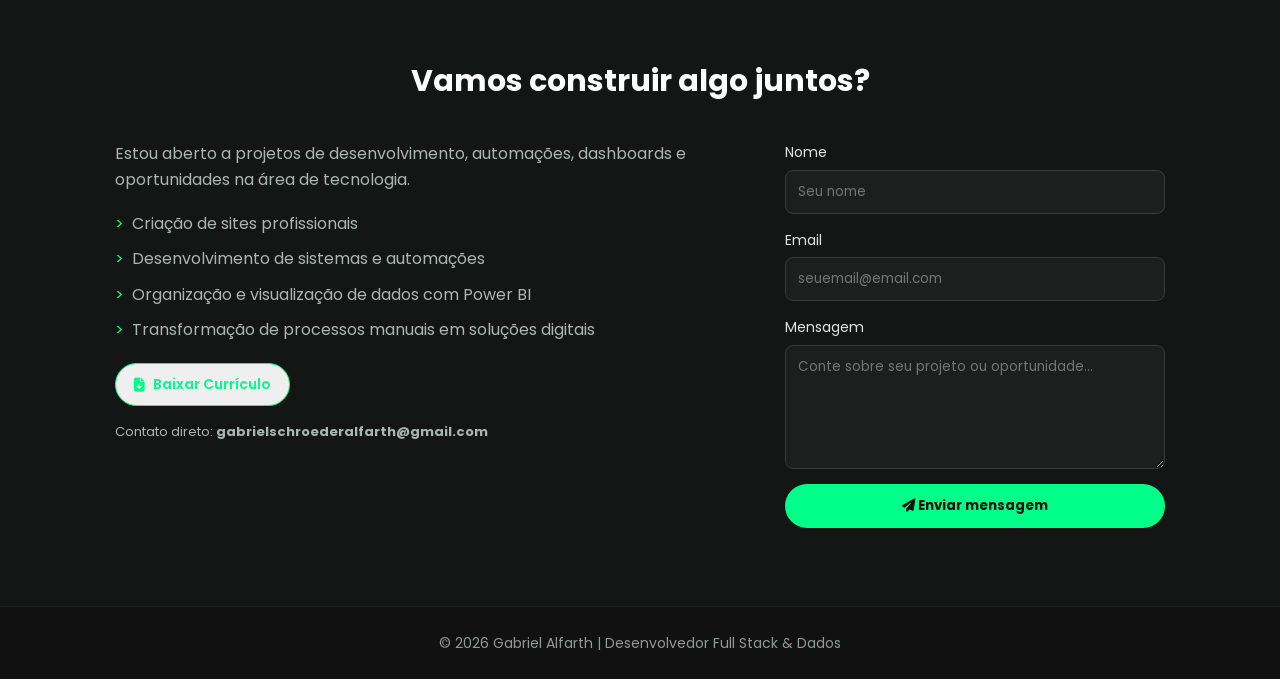
==== commit 35ecc395: "Atualiza link do CV em ingles" ====
--- a/index.html
+++ b/index.html
@@ -63,7 +63,7 @@
               <img class="flag" src="images/flag-br.svg" alt="" />
               <span>PT-BR</span>
             </a>
-            <a href="Gabriel_Alfarth_CV_TI_EN.pdf" download>
+            <a href="Gabriel_Alfarth_CV_TI_EN (1).pdf" download>
               <img class="flag" src="images/flag-us.svg" alt="" />
               <span>EN</span>
             </a>
@@ -113,7 +113,7 @@
                   <img class="flag" src="images/flag-br.svg" alt="" />
                   <span>PT-BR</span>
                 </a>
-                <a href="Gabriel_Alfarth_CV_TI_EN.pdf" download>
+                <a href="Gabriel_Alfarth_CV_TI_EN (1).pdf" download>
                   <img class="flag" src="images/flag-us.svg" alt="" />
                   <span>EN</span>
                 </a>
@@ -251,7 +251,7 @@
                   <img class="flag" src="images/flag-br.svg" alt="" />
                   <span>PT-BR</span>
                 </a>
-                <a href="Gabriel_Alfarth_CV_TI_EN.pdf" download>
+                <a href="Gabriel_Alfarth_CV_TI_EN (1).pdf" download>
                   <img class="flag" src="images/flag-us.svg" alt="" />
                   <span>EN</span>
                 </a>
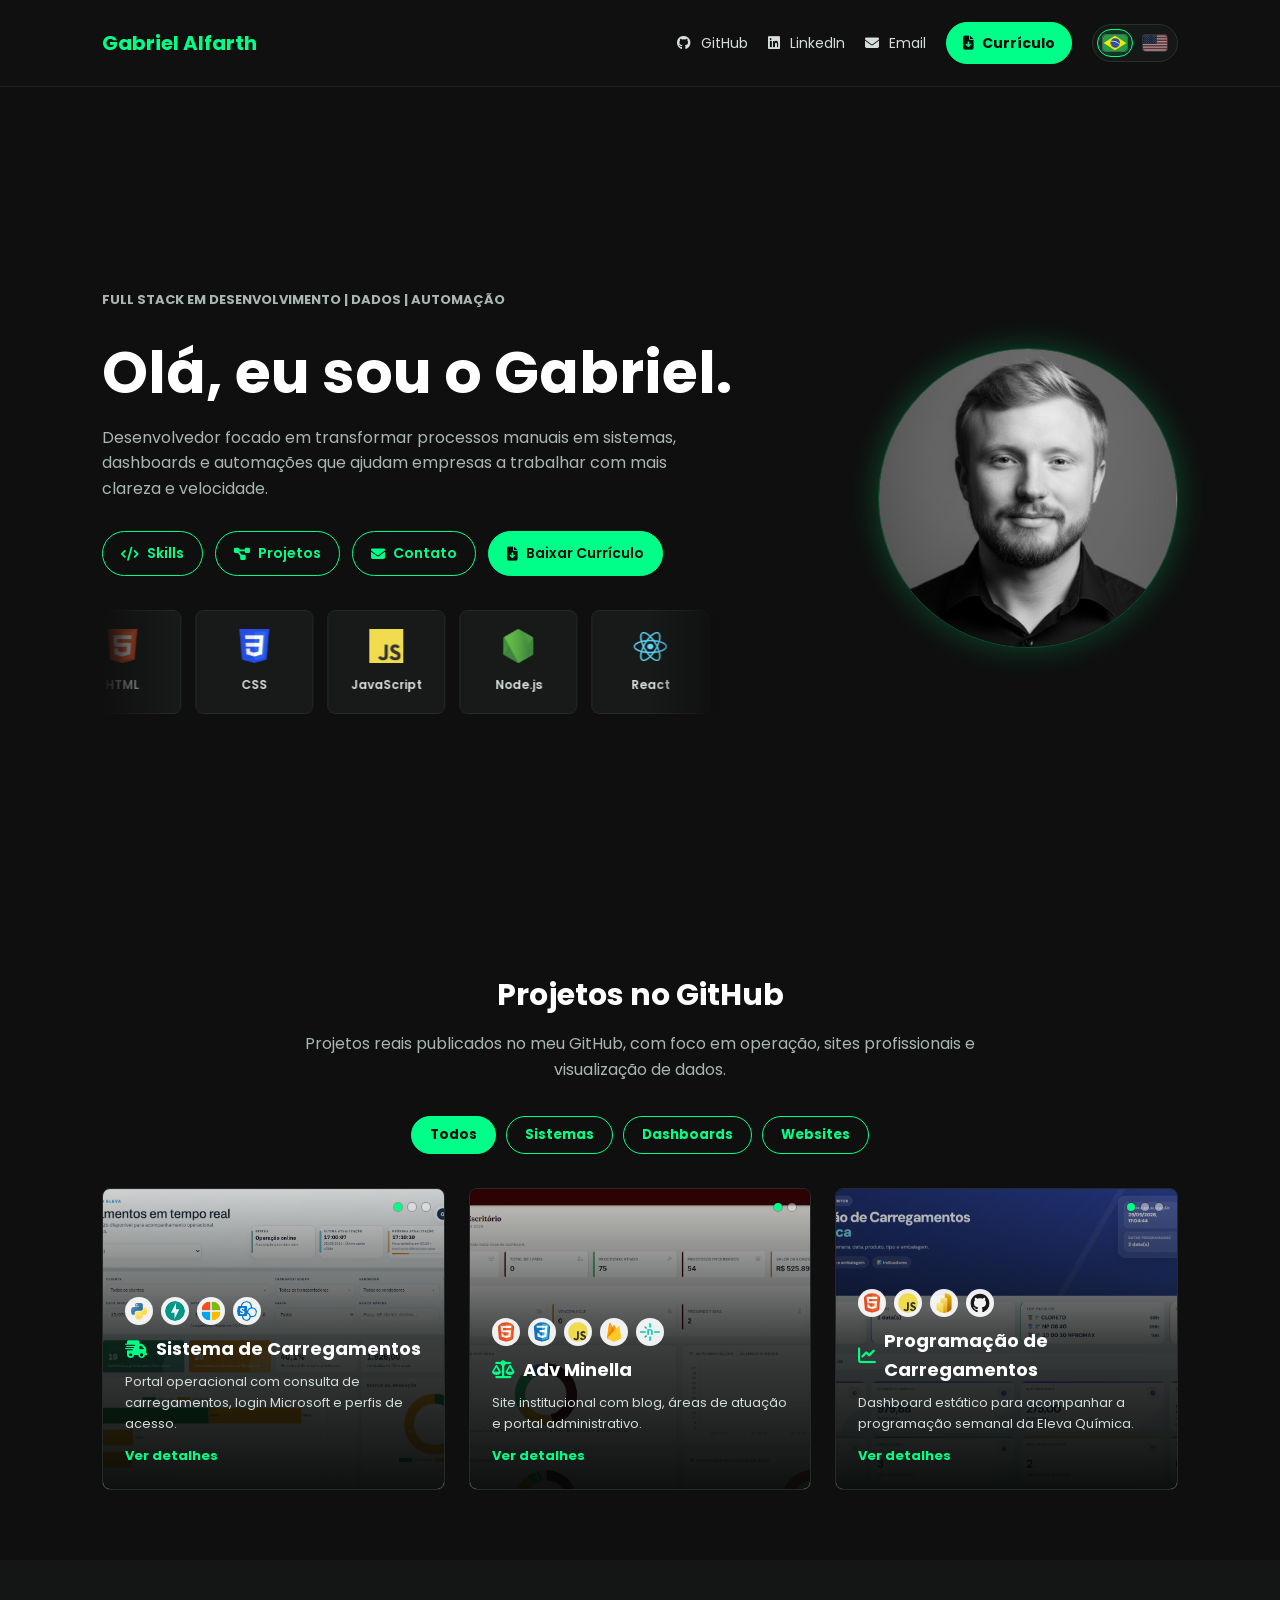
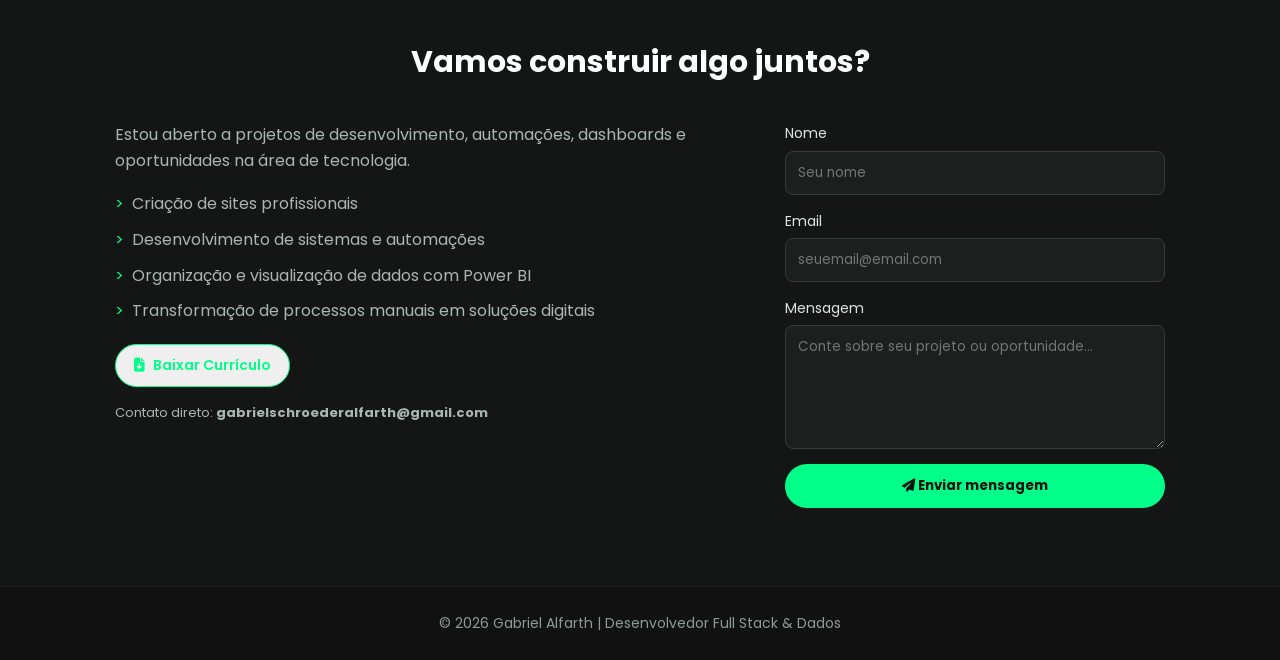
==== commit 365906cc: "Atualiza screenshots dos projetos" ====
--- a/index.html
+++ b/index.html
@@ -63,7 +63,7 @@
               <img class="flag" src="images/flag-br.svg" alt="" />
               <span>PT-BR</span>
             </a>
-            <a href="Gabriel_Alfarth_CV_TI_EN (1).pdf" download>
+            <a href="Gabriel_Alfarth_EN.pdf" download>
               <img class="flag" src="images/flag-us.svg" alt="" />
               <span>EN</span>
             </a>
@@ -113,7 +113,7 @@
                   <img class="flag" src="images/flag-br.svg" alt="" />
                   <span>PT-BR</span>
                 </a>
-                <a href="Gabriel_Alfarth_CV_TI_EN (1).pdf" download>
+                <a href="Gabriel_Alfarth_EN.pdf" download>
                   <img class="flag" src="images/flag-us.svg" alt="" />
                   <span>EN</span>
                 </a>
@@ -152,7 +152,11 @@
         </div>
         <div class="projects-grid">
           <article class="project-card" data-category="system" data-project="sistemaCarregamentos">
-            <img src="images/project-sistema-carregamentos.jpeg" alt="Sistema de Carregamentos" />
+            <img
+              src="images/screenshot7.png"
+              alt="Sistema de Carregamentos"
+              onerror="this.onerror=null; this.src='images/project-sistema-carregamentos.jpeg';"
+            />
             <div class="project-overlay">
               <div class="project-tech-logos" aria-label="Tecnologias: Python, FastAPI, Microsoft e SharePoint">
                 <img src="images/tech-python.svg" alt="Python" title="Python" />
@@ -167,7 +171,11 @@
           </article>
 
           <article class="project-card" data-category="website" data-project="advMinella">
-            <img src="images/project-advminella.png" alt="Adv Minella" />
+            <img
+              src="images/screenshot2.png"
+              alt="Adv Minella"
+              onerror="this.onerror=null; this.src='images/project-advminella.png';"
+            />
             <div class="project-overlay">
               <div class="project-tech-logos" aria-label="Tecnologias: HTML, CSS, JavaScript, Firebase e Netlify">
                 <img src="images/tech-html5.svg" alt="HTML" title="HTML" />
@@ -183,7 +191,11 @@
           </article>
 
           <article class="project-card" data-category="dashboard" data-project="carregamentoSemanal">
-            <img src="images/project-carregamento-semanal.svg" alt="Programa&ccedil;&atilde;o de Carregamentos" />
+            <img
+              src="images/screenshot4.png"
+              alt="Programa&ccedil;&atilde;o de Carregamentos"
+              onerror="this.onerror=null; this.src='images/project-carregamento-semanal.svg';"
+            />
             <div class="project-overlay">
               <div class="project-tech-logos" aria-label="Tecnologias: HTML, JavaScript, Dashboard e GitHub Pages">
                 <img src="images/tech-html5.svg" alt="HTML" title="HTML" />
@@ -205,6 +217,7 @@
           <div class="modal-grid">
             <div class="modal-left">
               <img id="modalImage" src="images/project-carregamento-semanal.svg" alt="Projeto" />
+              <div class="modal-gallery" id="modalGallery" aria-label="Capturas do projeto"></div>
             </div>
             <div class="modal-right">
               <h2 id="modalTitle"></h2>
@@ -251,7 +264,7 @@
                   <img class="flag" src="images/flag-br.svg" alt="" />
                   <span>PT-BR</span>
                 </a>
-                <a href="Gabriel_Alfarth_CV_TI_EN (1).pdf" download>
+                <a href="Gabriel_Alfarth_EN.pdf" download>
                   <img class="flag" src="images/flag-us.svg" alt="" />
                   <span>EN</span>
                 </a>
--- a/style.css
+++ b/style.css
@@ -426,6 +426,27 @@
   transform: scale(1.04);
 }
 
+.project-card-dots {
+  position: absolute;
+  top: 14px;
+  right: 14px;
+  z-index: 3;
+  display: flex;
+  gap: 6px;
+}
+
+.project-card-dot {
+  width: 8px;
+  height: 8px;
+  border-radius: 50%;
+  background: rgba(255, 255, 255, 0.42);
+  box-shadow: 0 0 0 1px rgba(0, 0, 0, 0.22);
+}
+
+.project-card-dot.active {
+  background: var(--accent);
+}
+
 .project-overlay {
   position: absolute;
   inset: 0;
@@ -540,13 +561,53 @@
   grid-template-columns: 1fr 1fr;
 }
 
-.modal-left img {
+.modal-left {
+  display: flex;
+  min-height: 420px;
+  flex-direction: column;
+  background: #0f0f0f;
+}
+
+.modal-left > img {
   width: 100%;
-  height: 100%;
-  min-height: 420px;
+  min-height: 0;
+  flex: 1;
   object-fit: cover;
   display: block;
   background: #0f0f0f;
+}
+
+.modal-gallery {
+  display: flex;
+  gap: 8px;
+  padding: 10px;
+  overflow-x: auto;
+  border-top: 1px solid var(--line);
+  background: #101312;
+}
+
+.gallery-thumb {
+  width: 82px;
+  height: 54px;
+  flex: 0 0 auto;
+  border: 2px solid transparent;
+  border-radius: 6px;
+  overflow: hidden;
+  padding: 0;
+  background: #171a19;
+  cursor: pointer;
+}
+
+.gallery-thumb.active,
+.gallery-thumb:hover {
+  border-color: var(--accent);
+}
+
+.gallery-thumb img {
+  width: 100%;
+  height: 100%;
+  display: block;
+  object-fit: cover;
 }
 
 .modal-right {
@@ -798,8 +859,11 @@
     grid-template-columns: 1fr;
   }
 
-  .modal-left img {
-    min-height: 210px;
+  .modal-left {
+    min-height: 280px;
+  }
+
+  .modal-left > img {
     max-height: 240px;
   }
 
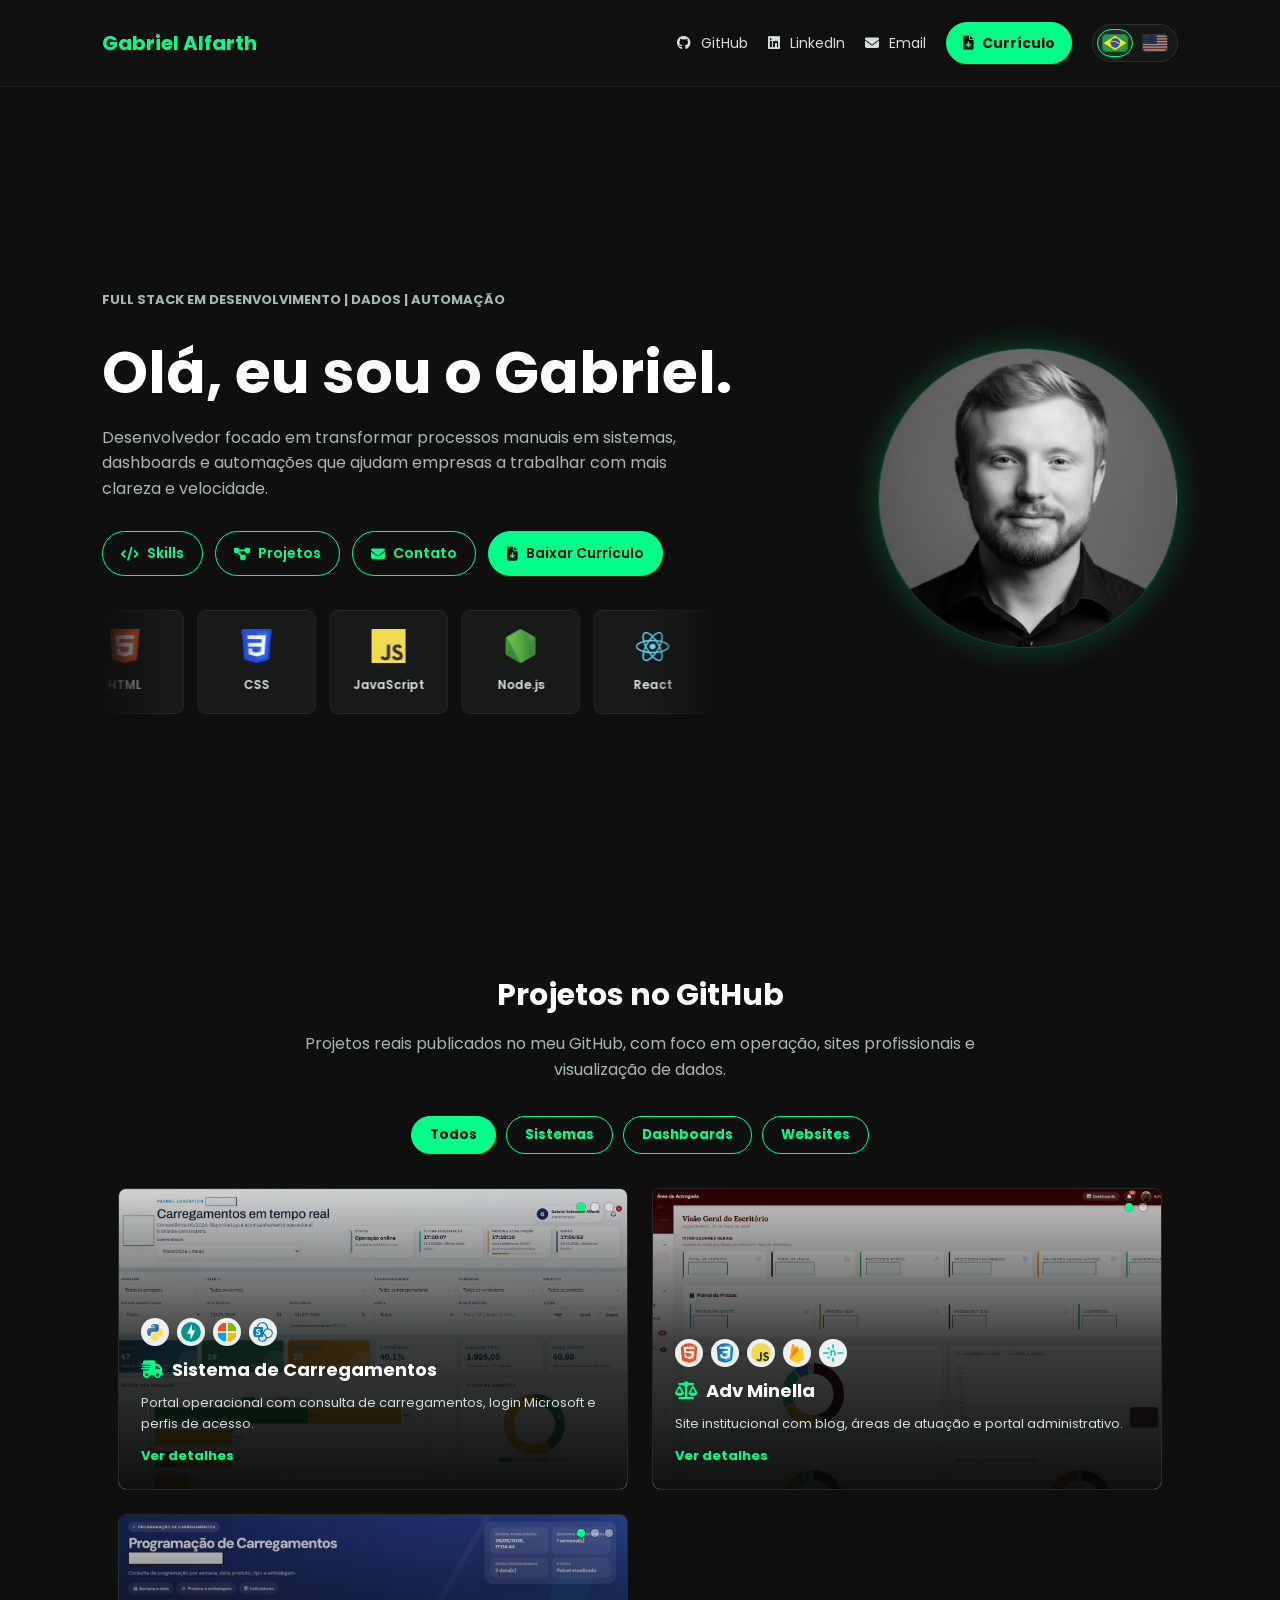
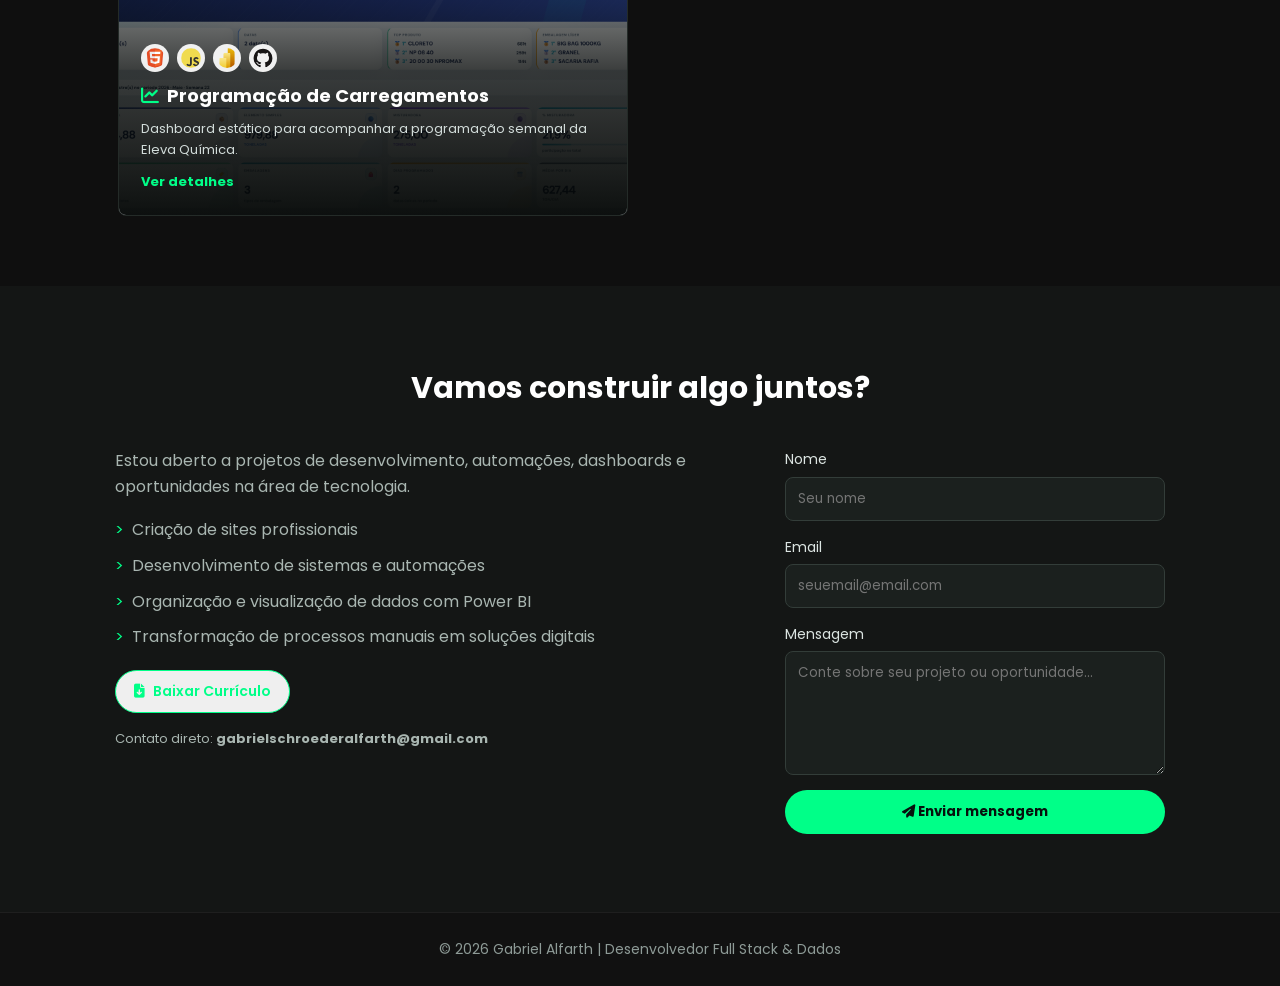
==== commit 8cedc77d: "Update blurred project screenshots" ====
--- a/index.html
+++ b/index.html
@@ -153,7 +153,7 @@
         <div class="projects-grid">
           <article class="project-card" data-category="system" data-project="sistemaCarregamentos">
             <img
-              src="images/screenshot7.png"
+              src="images/Design sem nome (1).png"
               alt="Sistema de Carregamentos"
               onerror="this.onerror=null; this.src='images/project-sistema-carregamentos.jpeg';"
             />
@@ -172,7 +172,7 @@
 
           <article class="project-card" data-category="website" data-project="advMinella">
             <img
-              src="images/screenshot2.png"
+              src="images/Design sem nome (3).png"
               alt="Adv Minella"
               onerror="this.onerror=null; this.src='images/project-advminella.png';"
             />
@@ -192,7 +192,7 @@
 
           <article class="project-card" data-category="dashboard" data-project="carregamentoSemanal">
             <img
-              src="images/screenshot4.png"
+              src="images/Design sem nome (4).png"
               alt="Programa&ccedil;&atilde;o de Carregamentos"
               onerror="this.onerror=null; this.src='images/project-carregamento-semanal.svg';"
             />
--- a/style.css
+++ b/style.css
@@ -389,7 +389,8 @@
 
 .projects-grid {
   display: grid;
-  grid-template-columns: repeat(auto-fit, minmax(280px, 1fr));
+  grid-template-columns: repeat(auto-fit, minmax(280px, 510px));
+  justify-content: center;
   gap: 24px;
 }
 
@@ -526,9 +527,9 @@
   border: 1px solid var(--line);
   border-radius: 8px;
   width: 100%;
-  max-width: 920px;
-  max-height: 90vh;
-  overflow: hidden;
+  max-width: min(1440px, 96vw);
+  max-height: 92vh;
+  overflow: auto;
   position: relative;
 }
 
@@ -558,21 +559,20 @@
 
 .modal-grid {
   display: grid;
-  grid-template-columns: 1fr 1fr;
+  grid-template-columns: minmax(0, 1.45fr) minmax(320px, 0.75fr);
 }
 
 .modal-left {
   display: flex;
-  min-height: 420px;
   flex-direction: column;
   background: #0f0f0f;
 }
 
 .modal-left > img {
   width: 100%;
-  min-height: 0;
-  flex: 1;
-  object-fit: cover;
+  height: min(68vh, 640px);
+  min-height: 460px;
+  object-fit: contain;
   display: block;
   background: #0f0f0f;
 }
@@ -860,11 +860,12 @@
   }
 
   .modal-left {
-    min-height: 280px;
+    min-height: 0;
   }
 
   .modal-left > img {
-    max-height: 240px;
+    height: 260px;
+    min-height: 260px;
   }
 
   .modal-right {
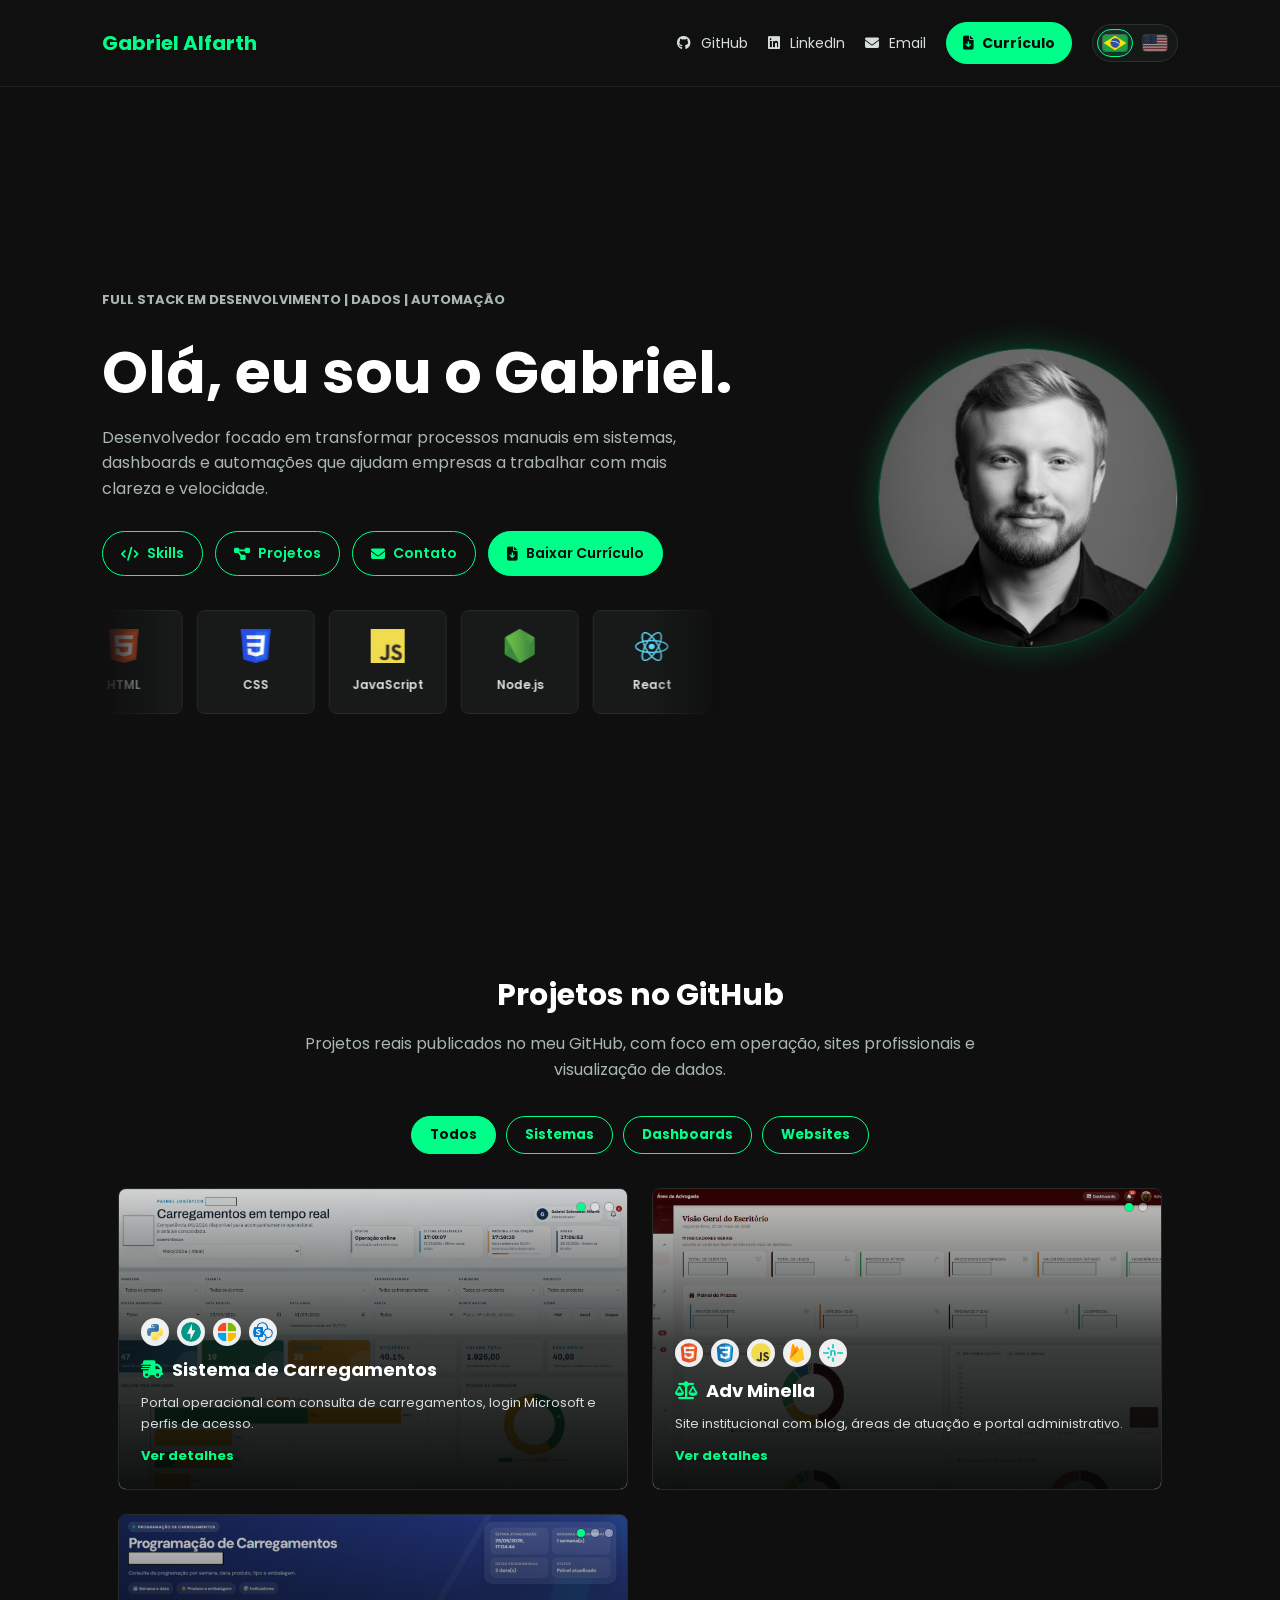
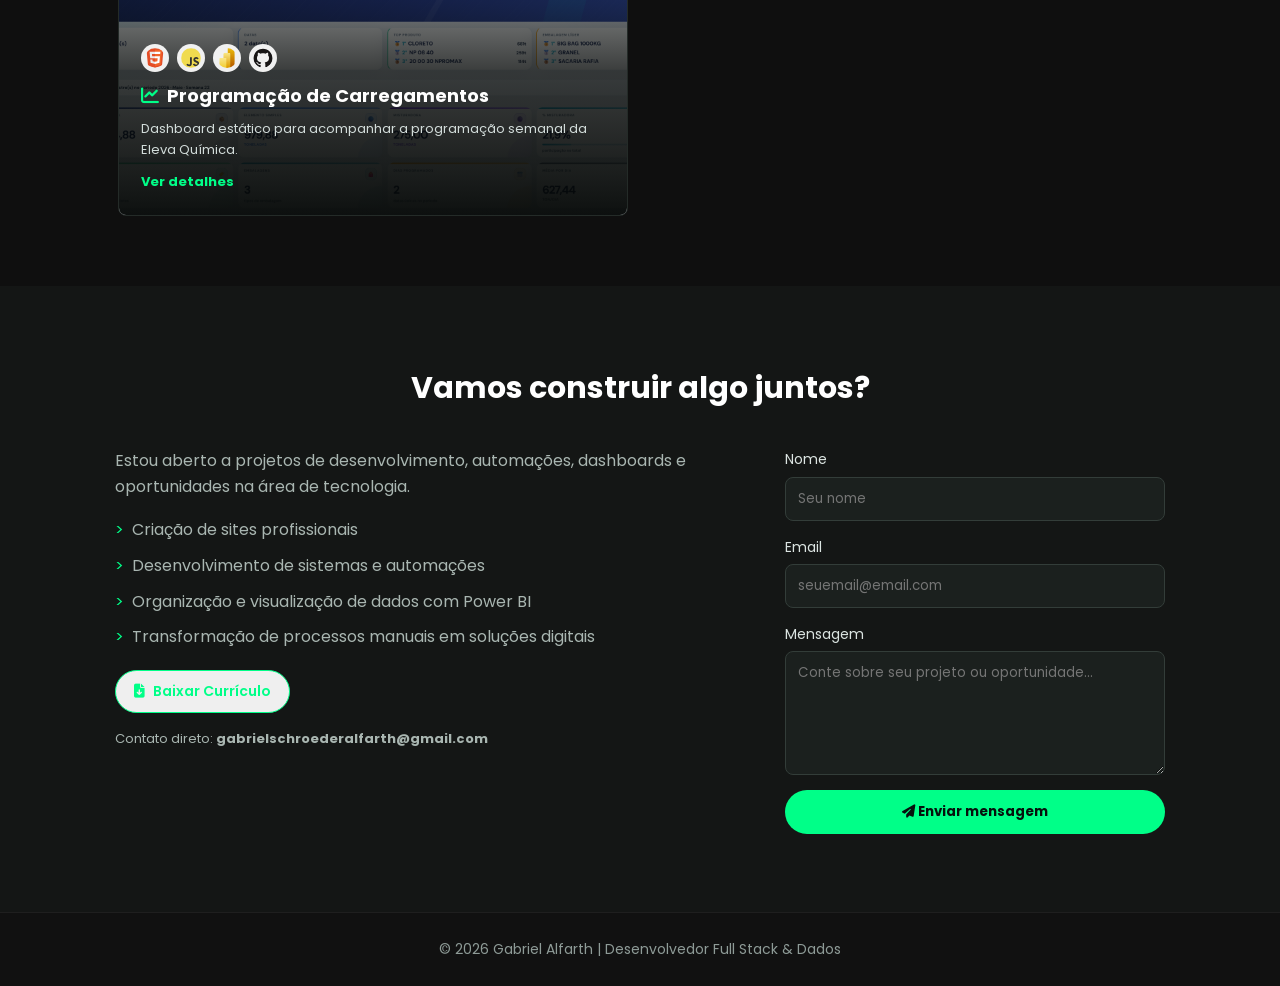
==== commit 798e4d82: "Update LinkedIn preview metadata" ====
--- a/index.html
+++ b/index.html
@@ -3,23 +3,24 @@
   <head>
     <meta charset="UTF-8" />
     <meta name="viewport" content="width=device-width, initial-scale=1.0" />
-    <title>Gabriel Alfarth | Full Stack & Data Developer</title>
+    <title>Gabriel Alfarth | Portf&oacute;lio de Projetos</title>
     <meta
       name="description"
-      content="Portf&oacute;lio de Gabriel Alfarth: desenvolvimento full stack, dashboards, automa&ccedil;&otilde;es e projetos com dados."
+      content="Portf&oacute;lio de Gabriel Alfarth com projetos pessoais, dashboards, sites e solu&ccedil;&otilde;es digitais."
     />
     <meta
       name="keywords"
-      content="Gabriel Alfarth, desenvolvedor full stack, Power BI, FastAPI, JavaScript, Firebase, dashboards"
+      content="Gabriel Alfarth, portf&oacute;lio, projetos pessoais, Power BI, FastAPI, JavaScript, Firebase, dashboards"
     />
     <meta name="author" content="Gabriel Schroeder Alfarth" />
     <meta name="robots" content="index, follow" />
-    <meta property="og:title" content="Gabriel Alfarth | Full Stack & Data Developer" />
+    <meta property="og:title" content="Gabriel Alfarth | Portf&oacute;lio de Projetos" />
     <meta
       property="og:description"
-      content="Sistemas, dashboards e sites com foco em opera&ccedil;&atilde;o, dados e efici&ecirc;ncia."
-    />
-    <meta property="og:image" content="images/eulinkedin.jpg" />
+      content="Projetos pessoais envolvendo dashboards, sites, organiza&ccedil;&atilde;o de dados e solu&ccedil;&otilde;es digitais."
+    />
+    <meta property="og:image" content="https://galfarth.github.io/portfolio-gabriel-alfarth/images/Design%20sem%20nome%20(1).png" />
+    <meta property="og:url" content="https://galfarth.github.io/portfolio-gabriel-alfarth/" />
     <meta property="og:type" content="website" />
     <link rel="icon" type="image/svg+xml" href="favicon.svg" />
     <link rel="preconnect" href="https://fonts.googleapis.com" />
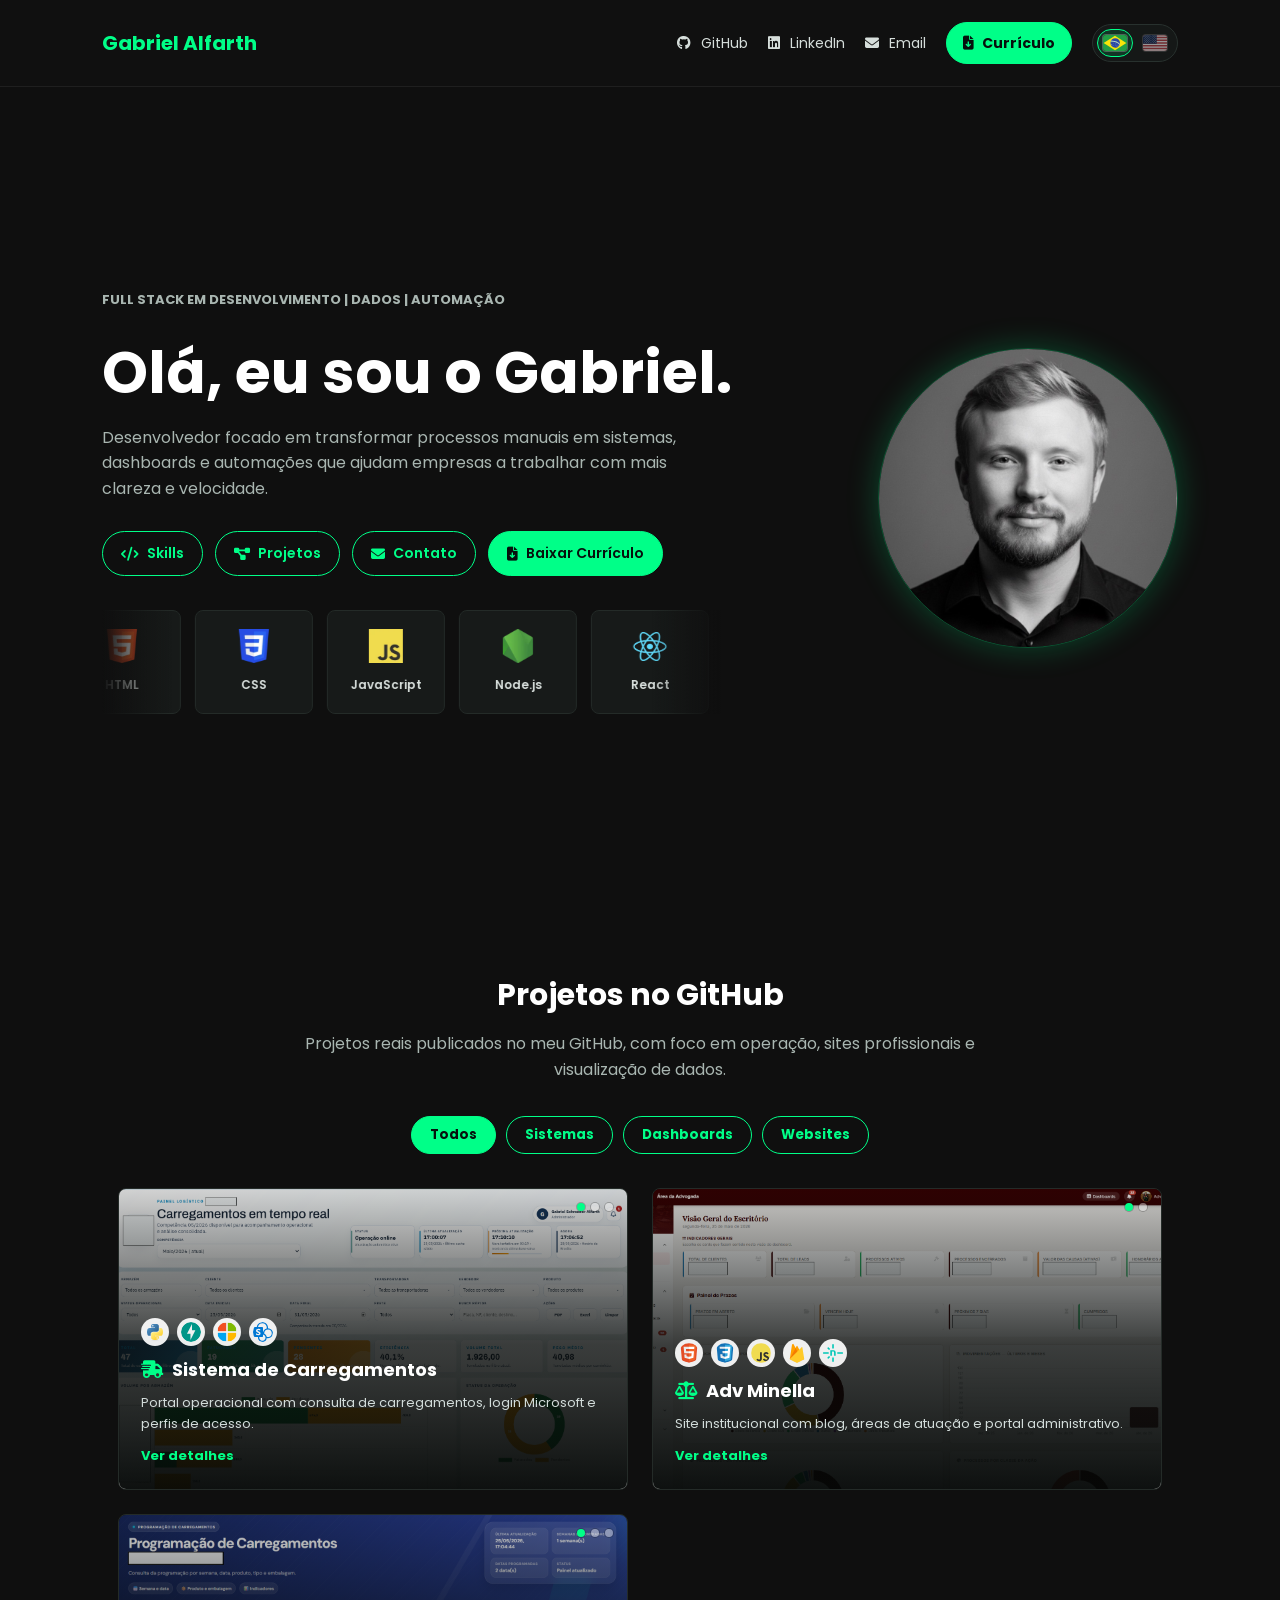
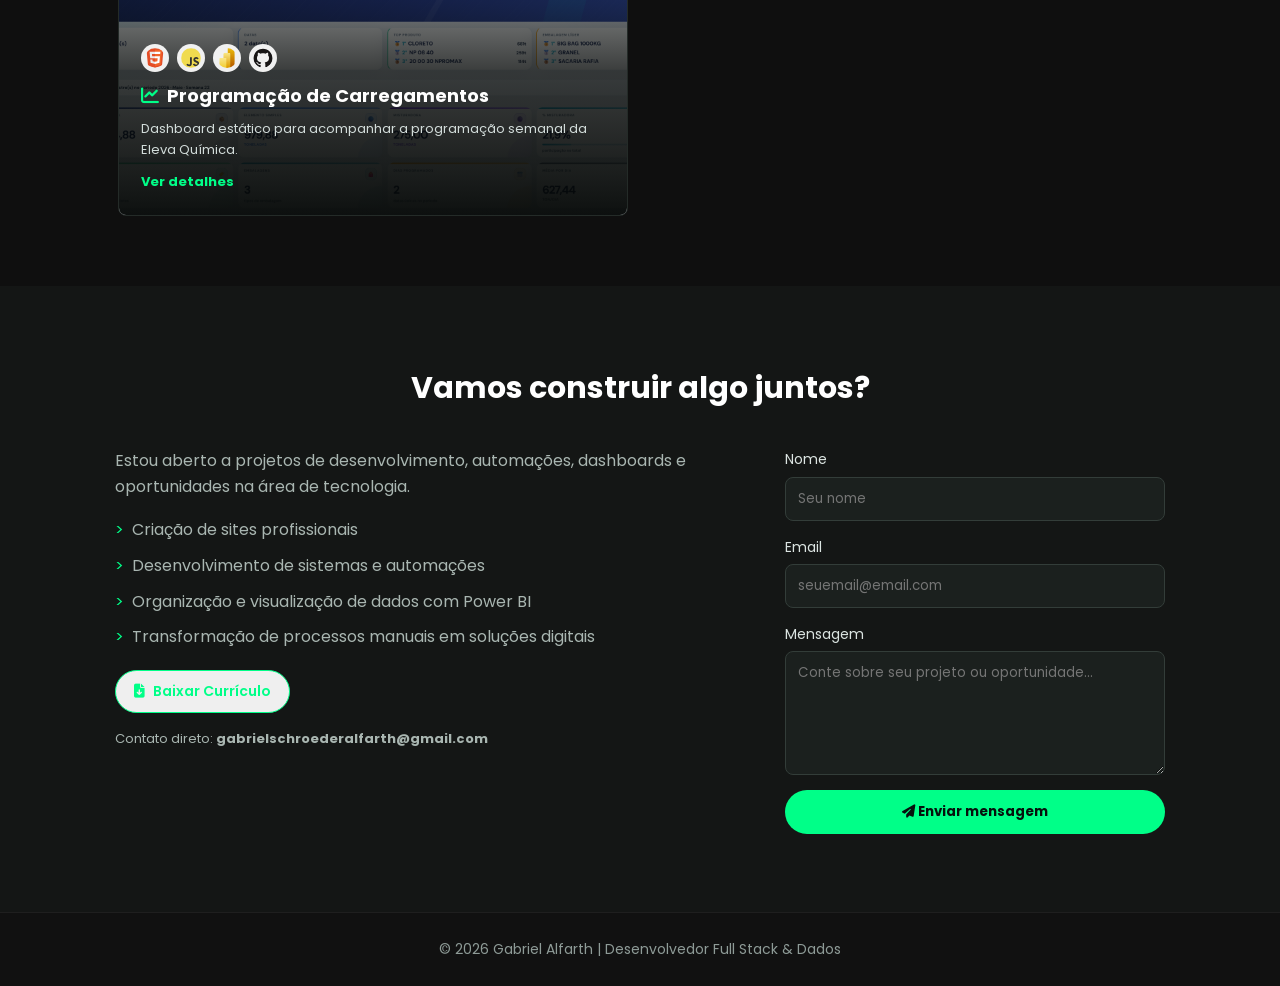
==== commit 4e495dd1: "Use stable LinkedIn preview image" ====
--- a/index.html
+++ b/index.html
@@ -19,7 +19,9 @@
       property="og:description"
       content="Projetos pessoais envolvendo dashboards, sites, organiza&ccedil;&atilde;o de dados e solu&ccedil;&otilde;es digitais."
     />
-    <meta property="og:image" content="https://galfarth.github.io/portfolio-gabriel-alfarth/images/Design%20sem%20nome%20(1).png" />
+    <meta property="og:image" content="https://galfarth.github.io/portfolio-gabriel-alfarth/images/linkedin-preview.png" />
+    <meta property="og:image:width" content="1721" />
+    <meta property="og:image:height" content="906" />
     <meta property="og:url" content="https://galfarth.github.io/portfolio-gabriel-alfarth/" />
     <meta property="og:type" content="website" />
     <link rel="icon" type="image/svg+xml" href="favicon.svg" />
